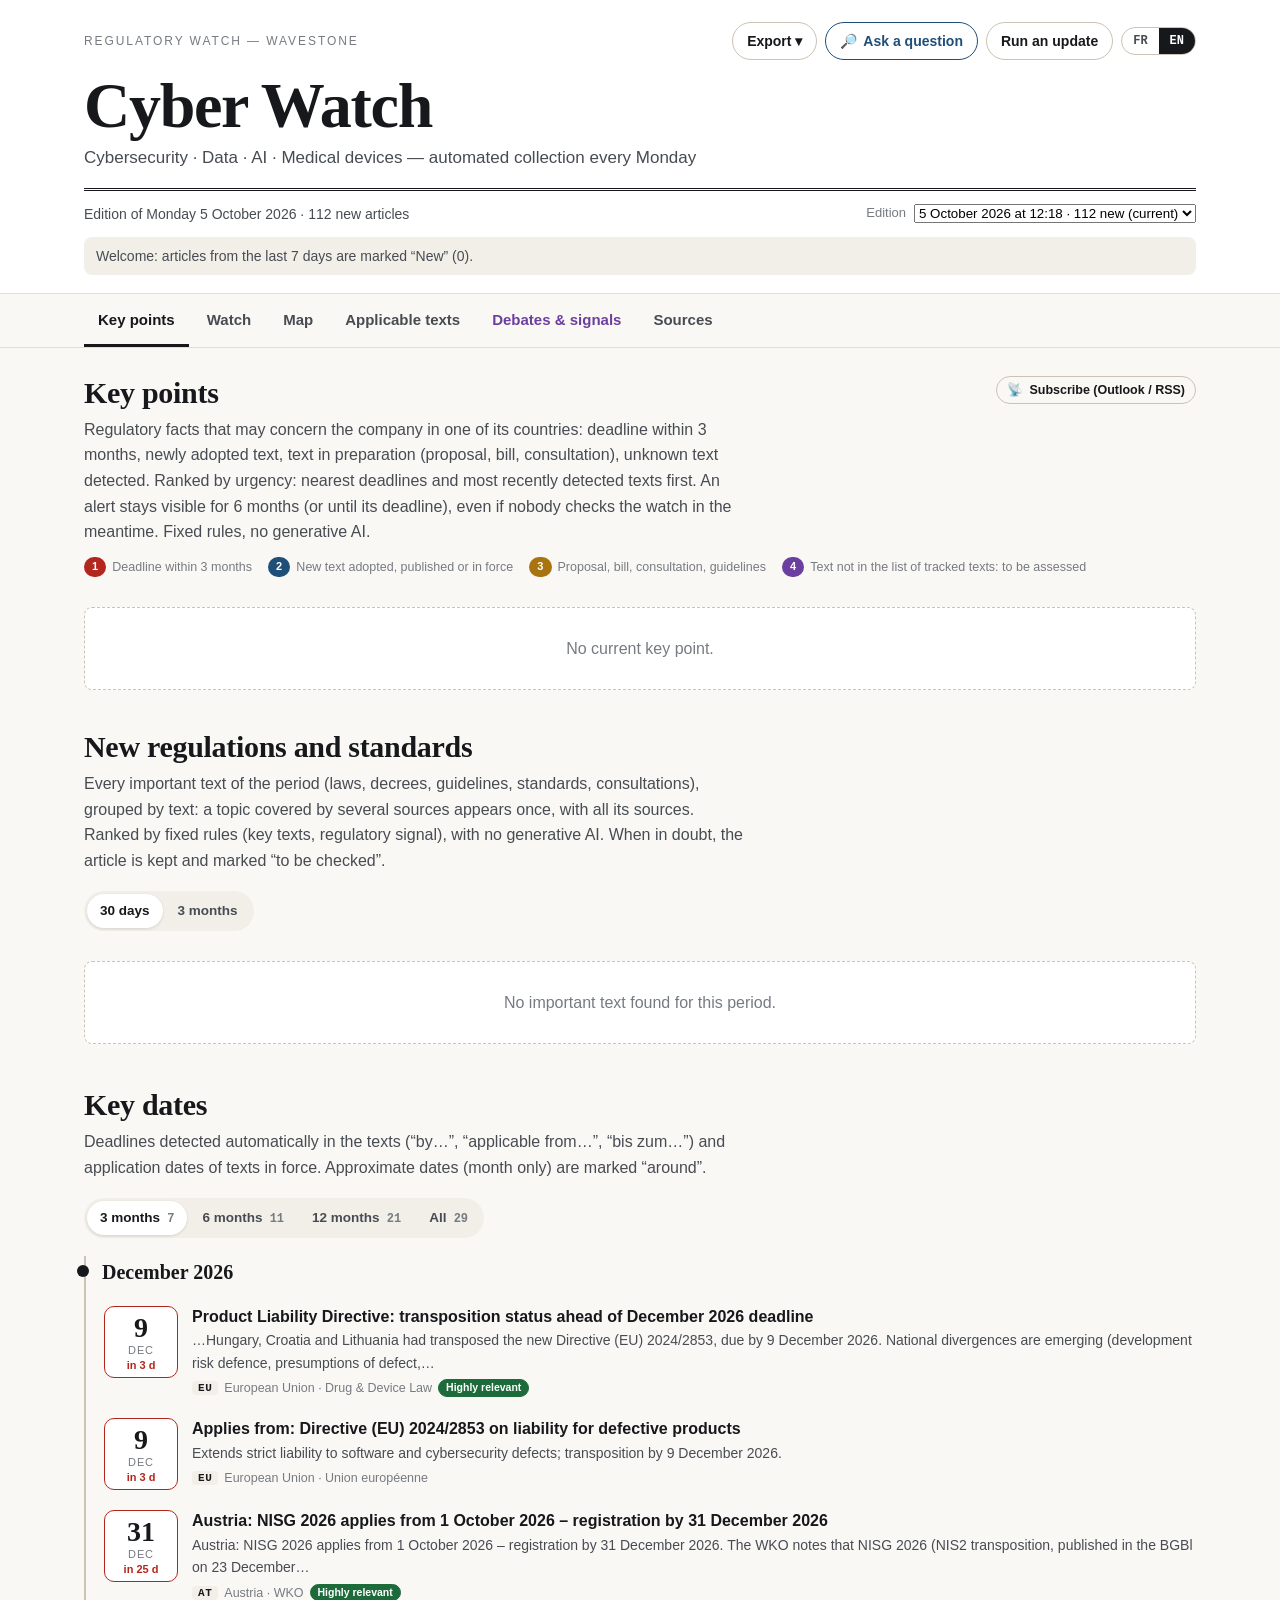
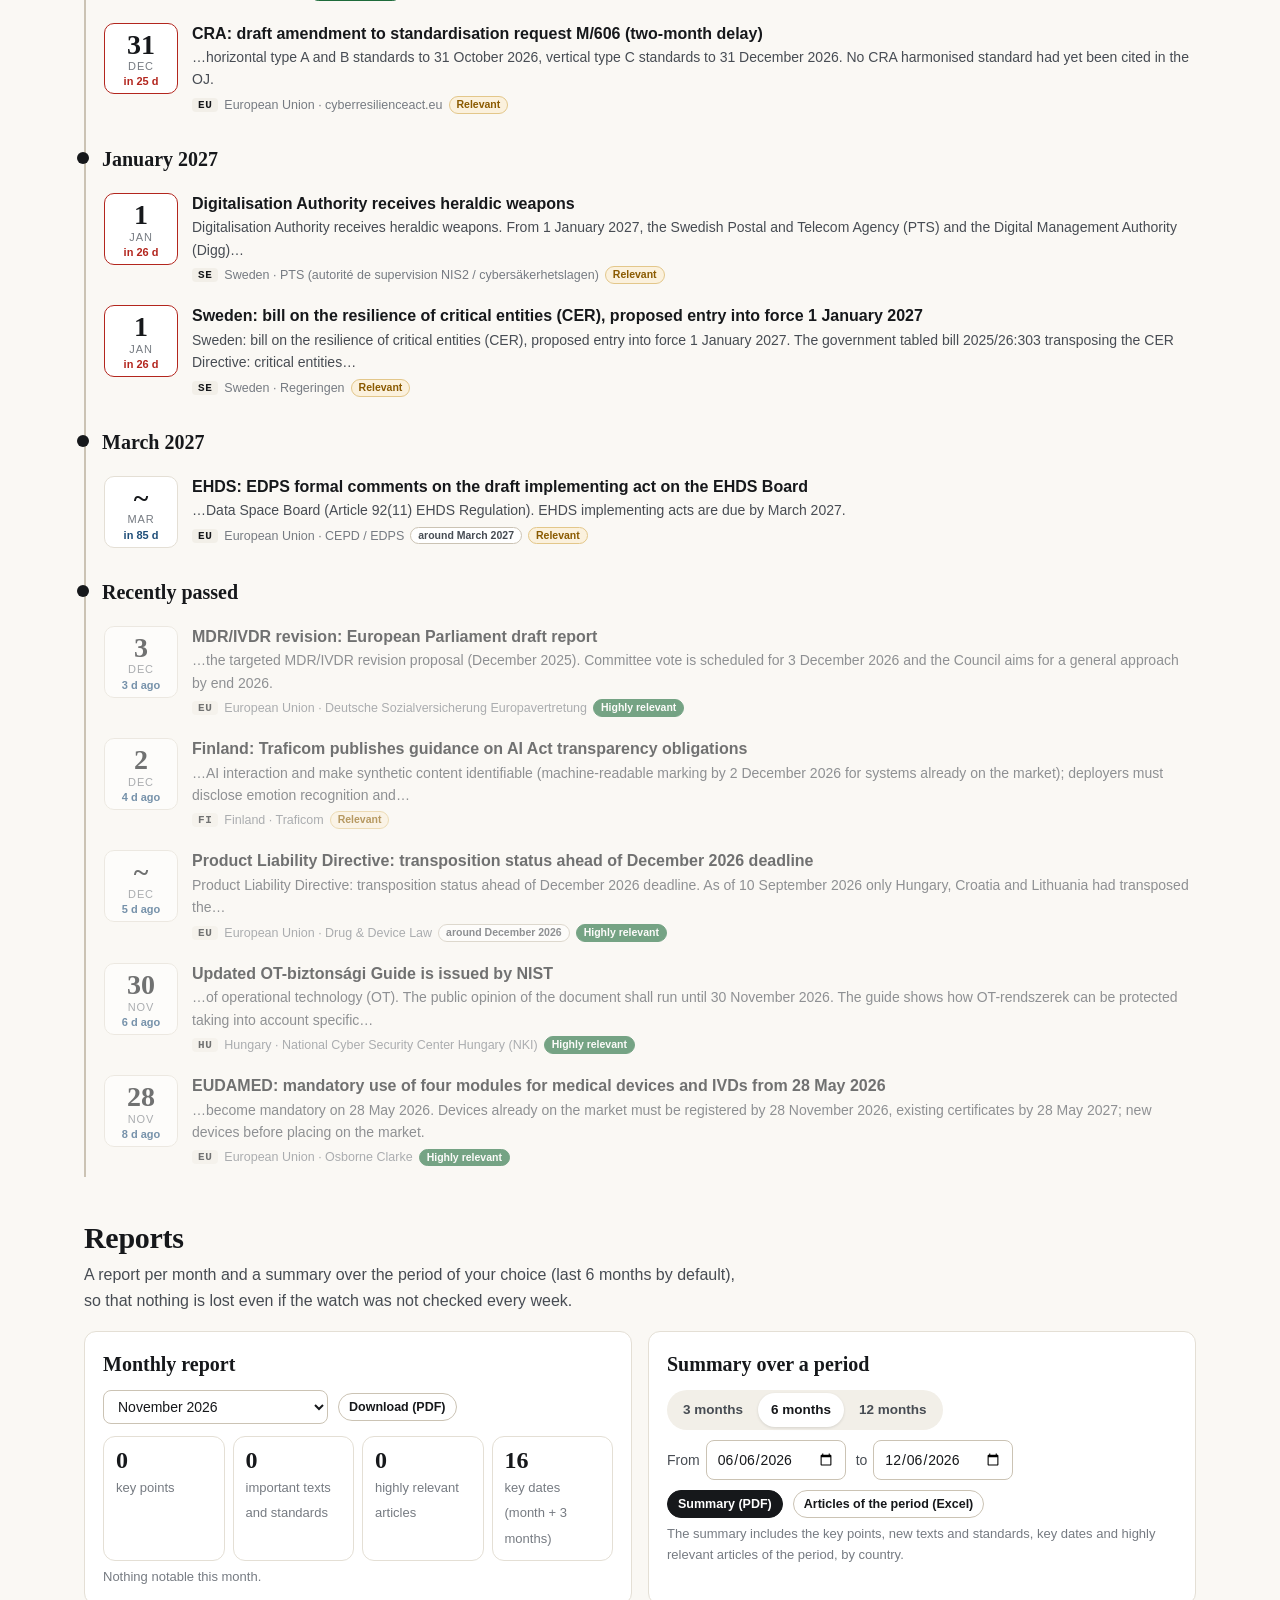
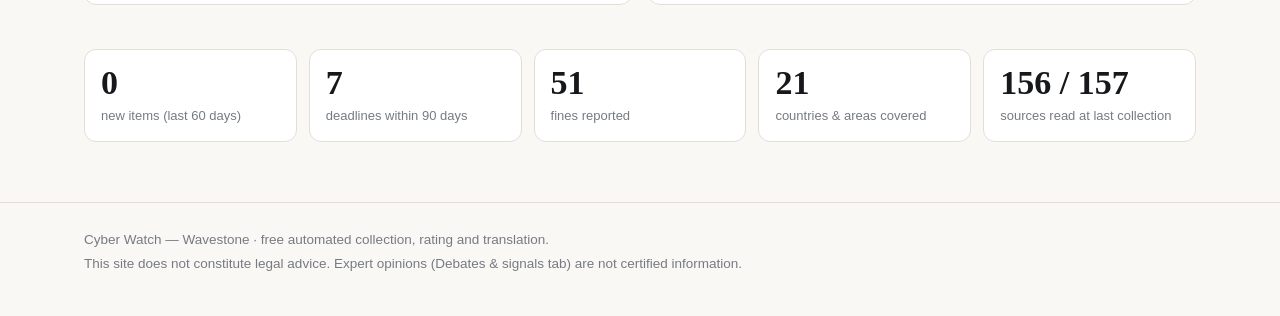
==== index.html @ 37b2f657 "Add files via upload" ====
<!DOCTYPE html>
<html lang="fr">
<head>
<meta charset="utf-8">
<meta name="viewport" content="width=device-width, initial-scale=1">
<title>Cyber Watch</title>
<meta name="description" content="Veille réglementaire cybersécurité, données, IA et dispositifs médicaux. Regulatory watch on cybersecurity, data, AI and medical devices.">
<link rel="stylesheet" href="style.css">
</head>
<body>
<a class="skip" href="#contenu" data-i18n="skip">Aller au contenu</a>

<!--
  Aucun texte d'article n'est écrit ici : tout est construit par script.js, en
  français ou en anglais, à partir des fichiers de data/ :
    actualites.js   veille certifiée, 6 derniers mois (articles collectés + base de connaissance)
    actualites_archives.js  articles plus anciens, chargés à la demande (période, restitution)
    alertes.js      points clés (alertes stables) ; flux RSS points_cles_fr|en.xml
    debats.js       avis d'experts (non certifié, toujours affiché à part)
    referentiel.js  textes applicables par pays
    etat_sources.js, versions.js, acronymes.js, syntheses.js, monde.js (fond de carte)
-->

<header class="masthead">
  <div class="wrap">
    <div class="collecte-bandeau" id="collecte-bandeau" role="status" aria-live="polite" hidden></div>
    <div class="mast-top">
      <p class="mast-kicker" id="surtitre">Veille réglementaire — Wavestone</p>
      <div class="mast-tools">
        <div class="menu" id="menu-export">
          <button type="button" class="btn btn-quiet" aria-haspopup="true" aria-expanded="false" data-menu data-i18n="btn_export">Exporter</button>
          <div class="menu-list" role="menu" hidden>
            <button type="button" role="menuitem" id="export-pdf-complet" data-i18n="btn_pdf_all">La veille complète (PDF)</button>
            <button type="button" role="menuitem" id="export-pdf" data-i18n="btn_pdf">Les articles affichés (PDF)</button>
            <button type="button" role="menuitem" id="export-csv" data-i18n="btn_excel">Les articles affichés (Excel)</button>
          </div>
        </div>
        <button type="button" class="btn btn-quiet btn-assistant" id="assistant-ouvrir" aria-controls="assistant" aria-expanded="false"><span aria-hidden="true">🔎</span> <span data-i18n="as_btn">Poser une question</span></button>
        <a class="btn btn-quiet" id="lancer-maj" href="#" target="_blank" rel="noopener noreferrer" hidden data-i18n="btn_update">Lancer une mise à jour</a>
        <div class="lang-switch" role="group" aria-label="Langue / Language">
          <button type="button" class="lang-btn" data-lang="fr" lang="fr">FR</button>
          <button type="button" class="lang-btn" data-lang="en" lang="en">EN</button>
        </div>
      </div>
    </div>
    <h1 class="mast-title" id="titre">Cyber Watch</h1>
    <p class="mast-sub" id="sous-titre"></p>
    <div class="mast-edition">
      <p id="edition"></p>
      <label class="edition-select"><span data-i18n="version_label">Édition</span>
        <select id="version-select"></select></label>
    </div>
    <p class="version-banner" id="version-banner" hidden></p>
    <div class="visite-banner" id="visite-banner" hidden></div>
  </div>
</header>

<nav class="site-nav" aria-label="Rubriques du site">
  <div class="wrap">
    <div class="tabs" role="tablist">
      <a class="tab" role="tab" href="#essentiel" data-tab-link="essentiel" data-i18n="tab_essentiel">L'essentiel</a>
      <a class="tab" role="tab" href="#veille" data-tab-link="veille" data-i18n="tab_watch">Veille</a>
      <a class="tab" role="tab" href="#carte" data-tab-link="carte" data-i18n="tab_map">Carte</a>
      <a class="tab" role="tab" href="#referentiel" data-tab-link="referentiel" data-i18n="tab_ref">Textes applicables</a>
      <a class="tab tab-debats" role="tab" href="#debats" data-tab-link="debats" data-i18n="tab_debats">Débats et signaux</a>
      <a class="tab" role="tab" href="#sources" data-tab-link="sources" data-i18n="tab_sources">Sources</a>
    </div>
  </div>
</nav>

<main id="contenu">

<!-- ============================================================ L'ESSENTIEL -->
<div class="tab-panel" data-tab="essentiel">
  <div class="wrap">
    <section class="points-cles" aria-labelledby="pc-titre">
      <header class="block-head pc-head">
        <div>
          <h2 id="pc-titre" data-i18n="pc_title">Points clés</h2>
          <p class="block-lead" data-i18n="pc_lead"></p>
        </div>
        <button type="button" class="btn btn-quiet btn-sm" id="pc-rss"><span aria-hidden="true">📡</span> <span data-i18n="pc_rss">S'abonner (Outlook / RSS)</span></button>
      </header>
      <div class="pc-legende" id="pc-legende"></div>
      <div class="pc-liste" id="pc-liste"></div>
      <p class="empty" id="pc-vide" hidden data-i18n="pc_empty"></p>
      <button type="button" class="btn" id="pc-plus" hidden></button>
      <details class="pc-precedents" id="pc-precedents">
        <summary><span data-i18n="pc_prev">Points clés précédents</span> <span class="block-meta" id="pc-prev-n"></span></summary>
        <p class="block-meta" data-i18n="pc_prev_lead"></p>
        <div id="pc-prev-liste"></div>
      </details>
    </section>

    <section class="textes-mois" aria-labelledby="tm-titre">
      <header class="block-head">
        <h2 id="tm-titre" data-i18n="tm_title">Nouvelles réglementations et normes</h2>
        <p class="block-lead" data-i18n="tm_lead"></p>
      </header>
      <div class="seg" role="group" id="tm-periode">
        <button type="button" data-j="30" aria-pressed="true" data-i18n="p30">30 jours</button>
        <button type="button" data-j="90" data-i18n="p90">3 mois</button>
      </div>
      <div id="tm-liste" class="tm-liste"></div>
      <p class="empty" id="tm-vide" hidden data-i18n="tm_empty"></p>
    </section>

    <section class="agenda" aria-labelledby="agenda-titre">
      <header class="block-head">
        <h2 id="agenda-titre" data-i18n="agenda_title">Dates clés</h2>
        <p class="block-lead" data-i18n="agenda_lead"></p>
      </header>
      <div class="seg" role="group" id="agenda-horizon">
        <button type="button" data-h="90" aria-pressed="true" data-i18n="h90">3 mois</button>
        <button type="button" data-h="180" data-i18n="h180">6 mois</button>
        <button type="button" data-h="365" data-i18n="h365">12 mois</button>
        <button type="button" data-h="1100" data-i18n="hall">Tout</button>
      </div>
      <ol class="timeline" id="timeline"></ol>
      <p class="empty" id="agenda-vide" hidden data-i18n="agenda_empty"></p>
    </section>

    <section class="bilans" aria-labelledby="bilan-titre">
      <header class="block-head">
        <h2 id="bilan-titre" data-i18n="bi_title">Bilans et restitutions</h2>
        <p class="block-lead" data-i18n="bi_lead"></p>
      </header>
      <div class="bilan-grid">
        <div class="bilan-box">
          <h3 data-i18n="bi_month">Bilan mensuel</h3>
          <div class="bilan-ctrl">
            <select id="bilan-mois" class="select" aria-label="Mois"></select>
            <button type="button" class="btn btn-sm" id="bilan-pdf" data-i18n="bi_pdf">Télécharger (PDF)</button>
          </div>
          <div id="bilan-resume" class="bilan-resume"></div>
        </div>
        <div class="bilan-box">
          <h3 data-i18n="bi_rest">Restitution sur une période</h3>
          <div class="seg" role="group" id="rest-preset">
            <button type="button" data-m="3" data-i18n="p90">3 mois</button>
            <button type="button" data-m="6" aria-pressed="true" data-i18n="h180">6 mois</button>
            <button type="button" data-m="12" data-i18n="h365">12 mois</button>
          </div>
          <div class="bilan-ctrl">
            <label><span data-i18n="per_du">Du</span> <input type="date" id="rest-du" class="select"></label>
            <label><span data-i18n="per_au">au</span> <input type="date" id="rest-au" class="select"></label>
          </div>
          <div class="bilan-ctrl">
            <button type="button" class="btn btn-primary btn-sm" id="rest-pdf" data-i18n="bi_rest_pdf">Restitution (PDF)</button>
            <button type="button" class="btn btn-sm" id="rest-csv" data-i18n="bi_rest_csv">Articles de la période (Excel)</button>
          </div>
          <p class="block-meta" data-i18n="bi_rest_note"></p>
        </div>
      </div>
    </section>

    <section class="chiffres" aria-labelledby="chiffres-titre">
      <h2 id="chiffres-titre" class="sr-only" data-i18n="kpi_title">En chiffres</h2>
      <div class="kpis" id="kpis"></div>
    </section>
  </div>
</div>

<!-- ================================================================= VEILLE -->
<div class="tab-panel" data-tab="veille" hidden>
  <div class="wrap">
    <div class="toolbar">
      <div class="seg seg-big" role="group" id="fenetre">
        <button type="button" data-f="recent" aria-pressed="true"><span data-i18n="w_recent">Nouveautés</span> <span class="seg-n" id="n-recent"></span></button>
        <button type="button" data-f="archives"><span data-i18n="w_archives">Archives</span> <span class="seg-n" id="n-archives"></span></button>
      </div>
      <div class="toolbar-right">
        <input type="search" id="recherche" class="search" data-i18n-ph="search_ph" autocomplete="off" aria-label="Rechercher">
        <button type="button" class="btn" id="toggle-filters" aria-expanded="false" aria-controls="facets">
          <span data-i18n="filters">Affiner</span> <span class="active-count" id="active-count" hidden></span>
        </button>
        <select id="tri" class="select" aria-label="Tri">
          <option value="date" data-i18n="sort_date">Plus récents</option>
          <option value="pertinence" data-i18n="sort_pert">Plus pertinents</option>
          <option value="amende" data-i18n="sort_fine">Plus fortes amendes</option>
        </select>
      </div>
    </div>
    <p class="window-note" id="window-note"></p>
    <p class="search-hint" data-i18n="search_hint"></p>

    <div class="facets-panel" id="facets" hidden>
      <div class="facets">
        <fieldset class="facet facet-wide facet-periode"><legend data-i18n="f_periode">Période</legend>
          <div class="periode-ctrl">
            <label><span data-i18n="per_du">Du</span> <input type="date" id="per-du" class="select"></label>
            <label><span data-i18n="per_au">au</span> <input type="date" id="per-au" class="select"></label>
            <div class="seg" role="group" id="per-preset">
              <button type="button" data-m="1" data-i18n="per_1m">1 mois</button>
              <button type="button" data-m="6" data-i18n="h180">6 mois</button>
              <button type="button" data-m="12" data-i18n="h365">12 mois</button>
              <button type="button" data-m="0" data-i18n="per_clear">Effacer</button>
            </div>
          </div>
          <label class="switch"><input type="checkbox" id="depuis-visite"><span data-i18n="since_visit">Seulement les nouveautés depuis ma dernière visite</span></label>
          <p class="block-meta" id="per-archives" hidden></p>
        </fieldset>
        <fieldset class="facet"><legend data-i18n="f_pert">Pertinence</legend><div class="chips" id="fc-pert"></div></fieldset>
        <fieldset class="facet"><legend data-i18n="f_zone">Pays / zone</legend><div class="chips" id="fc-zone"></div></fieldset>
        <fieldset class="facet facet-wide"><legend data-i18n="f_theme">Textes et normes</legend><div class="chips" id="fc-theme"></div>
          <button type="button" class="linkbtn" id="more-themes" hidden></button></fieldset>
        <fieldset class="facet facet-wide"><legend data-i18n="f_autorite">Autorités</legend><div class="chips" id="fc-autorite"></div></fieldset>
        <fieldset class="facet facet-wide"><legend data-i18n="f_grand">Grands thèmes</legend><div class="chips" id="fc-grand"></div></fieldset>
        <fieldset class="facet"><legend data-i18n="f_section">Rubrique</legend><div class="chips" id="fc-section"></div></fieldset>
        <fieldset class="facet"><legend data-i18n="f_status">Statut du texte</legend><div class="chips" id="fc-statut"></div></fieldset>
        <fieldset class="facet"><legend data-i18n="f_nature">Source</legend><div class="chips" id="fc-nature"></div></fieldset>
        <fieldset class="facet"><legend data-i18n="f_fine">Amendes</legend><div class="chips" id="fc-amende"></div></fieldset>
      </div>
      <div class="facets-foot">
        <label class="switch"><input type="checkbox" id="voir-originaux"><span data-i18n="show_originals">Textes d'origine (non traduits)</span></label>
        <button type="button" class="btn btn-quiet" id="reset-filters" data-i18n="reset">Tout effacer</button>
      </div>
    </div>

    <p class="result-count" id="result-count" aria-live="polite"></p>
    <p class="surveiller-note" id="surveiller-note" hidden><span id="surveiller-texte"></span>
      <button type="button" class="linkbtn" id="surveiller-bascule"></button></p>
    <p class="empty" id="empty-state" hidden data-i18n="empty">Aucun article ne correspond à ces filtres.</p>
    <p class="empty" id="no-data" hidden data-i18n="no_data"></p>
    <div id="rubriques"></div>
  </div>
</div>

<!-- ================================================================== CARTE -->
<div class="tab-panel" data-tab="carte" hidden>
  <div class="wrap">
    <header class="block-head">
      <h2 data-i18n="map_title">Carte de la veille</h2>
      <p class="block-lead" data-i18n="map_lead"></p>
    </header>
    <div class="map-tools">
      <div class="seg" role="group" id="map-vue">
        <button type="button" data-v="europe" aria-pressed="true" data-i18n="map_europe">Europe</button>
        <button type="button" data-v="monde" data-i18n="map_world">Monde</button>
      </div>
      <div class="seg" role="group" id="map-periode">
        <button type="button" data-p="30" data-i18n="p30">30 jours</button>
        <button type="button" data-p="90" data-i18n="p90">3 mois</button>
        <button type="button" data-p="" aria-pressed="true" data-i18n="pall">Tout</button>
      </div>
      <div class="map-legend" id="map-legend" aria-hidden="true"></div>
    </div>
    <div class="map-layout">
      <div class="map-stage" id="map-stage">
        <svg id="map-svg" role="img" aria-labelledby="map-svg-title"><title id="map-svg-title">Carte</title></svg>
        <div class="map-pills" id="map-pills"></div>
        <div class="map-tooltip" id="map-tooltip" hidden></div>
      </div>
      <aside class="map-fiche" id="map-fiche">
        <p class="map-hint" data-i18n="map_hint">Choisissez un pays sur la carte.</p>
      </aside>
    </div>
  </div>
</div>

<!-- ============================================================ RÉFÉRENTIEL -->
<div class="tab-panel" data-tab="referentiel" hidden>
  <div class="wrap">
    <header class="block-head">
      <h2 data-i18n="ref_title">Textes applicables</h2>
      <p class="block-lead" data-i18n="ref_lead"></p>
      <p class="block-meta" id="ref-resume"></p>
    </header>
    <div class="toolbar">
      <select id="ref-zone" class="select" aria-label="Zone"></select>
      <select id="ref-cat" class="select" aria-label="Catégorie"></select>
      <input type="search" id="ref-recherche" class="search" data-i18n-ph="ref_search_ph" autocomplete="off" aria-label="Filtrer">
      <button type="button" class="btn btn-quiet" id="ref-export" data-i18n="btn_excel_ref">Exporter (Excel)</button>
    </div>
    <div id="ref-liste" class="ref-liste"></div>
    <p class="empty" id="ref-vide" hidden data-i18n="ref_empty">Aucun texte pour ce filtre.</p>
  </div>
</div>

<!-- ================================================================ DÉBATS -->
<div class="tab-panel" data-tab="debats" hidden>
  <div class="wrap">
    <div class="avert" role="note">
      <p class="avert-title" data-i18n="deb_warn_title">Section non certifiée</p>
      <p data-i18n="deb_warn"></p>
    </div>
    <header class="block-head">
      <h2 data-i18n="deb_title">Débats et signaux</h2>
      <p class="block-lead" data-i18n="deb_lead"></p>
    </header>
    <section class="tendances" aria-labelledby="tend-titre">
      <h3 id="tend-titre" data-i18n="deb_trends">Sujets qui montent chez les experts</h3>
      <p class="block-meta" data-i18n="deb_trends_lead"></p>
      <div id="tendances"></div>
    </section>
    <section aria-labelledby="deb-liste-titre">
      <h3 id="deb-liste-titre" data-i18n="deb_list">Dernières prises de position</h3>
      <div class="toolbar">
        <input type="search" id="deb-recherche" class="search" data-i18n-ph="deb_search_ph" autocomplete="off" aria-label="Filtrer">
      </div>
      <div id="deb-liste" class="deb-liste"></div>
      <p class="empty" id="deb-vide" hidden data-i18n="deb_empty"></p>
    </section>
  </div>
</div>

<!-- ================================================================ SOURCES -->
<div class="tab-panel" data-tab="sources" hidden>
  <div class="wrap">
    <section id="etat-sources">
      <header class="block-head">
        <h2 data-i18n="src_title">Sources de la veille</h2>
        <p class="block-lead" data-i18n="src_lead"></p>
        <p class="block-meta" id="etat-resume"></p>
      </header>
      <div class="src-stats" id="etat-stats"></div>

      <div class="src-manage">
        <button type="button" class="btn btn-primary" id="src-ajouter" data-i18n="src_add">+ Ajouter une source</button>
        <button type="button" class="btn btn-quiet" id="src-jeton" data-i18n="src_token">Jeton GitHub</button>
        <span class="src-mode" id="src-mode"></span>
      </div>
      <form class="src-form" id="src-form" hidden novalidate>
        <h3 data-i18n="src_form_title">Nouvelle source</h3>
        <div class="form-grid">
          <label><span data-i18n="sf_name">Nom de la source *</span><input type="text" name="nom" required maxlength="150"></label>
          <label><span data-i18n="sf_zone">Pays / zone *</span><select name="zone" required id="sf-zone"></select></label>
          <label><span data-i18n="sf_type">Type de source</span>
            <select name="type">
              <option value="Site gouvernemental officiel" data-i18n="n_officielle">Source officielle</option>
              <option value="Cabinet d'avocats" data-i18n="n_cabinet">Cabinet d'avocats</option>
              <option value="Presse spécialisée" data-i18n="n_presse">Presse et autres</option>
              <option value="Avis d'experts (non certifié)" data-i18n="n_opinion">Avis d'experts (non certifié)</option>
            </select></label>
          <label class="wide"><span data-i18n="sf_url">Adresse du site *</span><input type="url" name="url" required placeholder="https://"></label>
          <label class="wide"><span data-i18n="sf_feeds">Flux RSS (facultatif, un par ligne)</span><textarea name="flux" rows="2" placeholder="https://…/rss.xml"></textarea></label>
          <label class="wide"><span data-i18n="sf_pages">Pages d'actualités datées (facultatif, une par ligne)</span><textarea name="pages" rows="2" placeholder="https://…/actualites"></textarea></label>
        </div>
        <p class="hint" data-i18n="sf_hint"></p>
        <p class="form-error" id="src-form-err" hidden></p>
        <div class="form-actions">
          <button type="submit" class="btn btn-primary" data-i18n="sf_submit">Ajouter…</button>
          <button type="button" class="btn btn-quiet" id="src-form-cancel" data-i18n="cancel">Annuler</button>
        </div>
      </form>

      <div class="toolbar">
        <div class="seg" role="group" id="etat-filtres">
          <button type="button" data-a="" aria-pressed="true" data-i18n="s_all">Toutes</button>
          <button type="button" data-a="ok" data-i18n="s_ok">Accessibles</button>
          <button type="button" data-a="partielle" data-i18n="s_partial">Partielles</button>
          <button type="button" data-a="ko" data-i18n="s_ko">Inaccessibles</button>
          <button type="button" data-a="autre" data-i18n="s_other">Ignorées</button>
        </div>
        <input type="search" id="etat-recherche" class="search" data-i18n-ph="src_search_ph" autocomplete="off" aria-label="Filtrer">
      </div>
      <div class="table-wrap">
        <table class="data-table">
          <thead><tr><th data-i18n="th_access">Accès</th><th data-i18n="th_source">Source</th><th data-i18n="th_zone">Zone</th><th data-i18n="th_read">Lecture</th><th class="num" data-i18n="th_found">Trouvés</th><th class="num" data-i18n="th_new">Nouveaux</th><th data-i18n="th_detail">Détail</th><th data-i18n="th_action">Action</th></tr></thead>
          <tbody id="etat-lignes"></tbody>
        </table>
      </div>
      <p class="empty" id="etat-vide" hidden data-i18n="src_empty">Aucune source ne correspond à ce filtre.</p>
      <p class="block-meta" id="trad-status"></p>
    </section>

    <details class="annexe" id="couverture">
      <summary><span data-i18n="cov_title">Couverture : pays × thème</span> <span class="block-meta" id="cov-resume"></span></summary>
      <p class="block-lead" data-i18n="cov_lead"></p>
      <div class="table-wrap"><table class="data-table cov-table" id="cov-table"></table></div>
    </details>

    <details class="annexe" id="ecartes">
      <summary><span data-i18n="ec_title">Articles écartés</span> <span class="block-meta" id="ec-resume"></span></summary>
      <p class="block-lead" data-i18n="ec_lead"></p>
      <div class="toolbar">
        <input type="search" id="ec-recherche" class="search" data-i18n-ph="ec_search_ph" autocomplete="off" aria-label="Filtrer">
        <select id="ec-motif" class="select" aria-label="Motif"></select>
        <button type="button" class="btn btn-quiet" id="ec-export" data-i18n="ec_export">Télécharger la liste (Excel)</button>
      </div>
      <div class="table-wrap">
        <table class="data-table">
          <thead><tr><th data-i18n="ec_th_date">Date</th><th data-i18n="ec_th_title">Titre</th><th data-i18n="th_source">Source</th><th data-i18n="ec_th_reason">Motif</th><th data-i18n="th_action">Action</th></tr></thead>
          <tbody id="ec-lignes"></tbody>
        </table>
      </div>
      <p class="block-meta" id="ec-plus"></p>
    </details>

    <details class="annexe" id="acronymes">
      <summary><span data-i18n="acro_title">Sujets suivis</span> <span class="block-meta" id="acro-resume"></span></summary>
      <p class="block-lead" data-i18n="acro_lead"></p>
      <div class="toolbar">
        <div class="seg" role="group" id="acro-filtres">
          <button type="button" data-a="" aria-pressed="true" data-i18n="ac_all">Tous</button>
          <button type="button" data-a="textes" data-i18n="ac_textes">Textes et normes</button>
          <button type="button" data-a="autorites" data-i18n="ac_autorites">Autorités</button>
          <button type="button" data-a="candidat" data-i18n="ac_candidats">Candidats à valider</button>
        </div>
        <input type="search" id="acro-recherche" class="search" data-i18n-ph="ac_search_ph" autocomplete="off" aria-label="Filtrer">
      </div>
      <div class="table-wrap">
        <table class="data-table">
          <thead><tr><th data-i18n="ac_th_acro">Sujet</th><th data-i18n="ac_th_type">Type</th><th class="num" data-i18n="ac_th_n">Articles</th><th data-i18n="ac_th_ex">Exemple récent</th></tr></thead>
          <tbody id="acro-lignes"></tbody>
        </table>
      </div>
      <p class="empty" id="acro-vide" hidden data-i18n="ac_empty">Aucun sujet pour ce filtre.</p>
    </details>

    <details class="annexe" id="methode" open>
      <summary data-i18n="method">Méthode</summary>
      <p class="block-lead" data-i18n="method_lead"></p>
      <div class="method" id="method-blocks"></div>
    </details>
  </div>
</div>

</main>

<footer class="site-footer">
  <div class="wrap">
    <p data-i18n="footer">Cyber Watch — Wavestone</p>
    <p class="footer-note" data-i18n="footer_note"></p>
  </div>
</footer>

<aside class="assistant" id="assistant" hidden aria-labelledby="as-titre">
  <div class="as-head">
    <h2 id="as-titre" data-i18n="as_title">Assistant de recherche</h2>
    <button type="button" class="as-fermer" id="assistant-fermer" aria-label="Fermer">✕</button>
  </div>
  <p class="as-note" data-i18n="as_note"></p>
  <form class="as-form" id="as-form" role="search">
    <input type="search" id="as-q" class="search" autocomplete="off" data-i18n-ph="as_ph" aria-label="Question">
    <button type="submit" class="btn btn-primary btn-sm" data-i18n="as_go">Chercher</button>
  </form>
  <div class="as-exemples" id="as-exemples"></div>
  <div class="as-compris" id="as-compris" hidden></div>
  <div class="as-resultats" id="as-resultats" aria-live="polite"></div>
</aside>

<div class="toast" id="toast" role="status" aria-live="polite" hidden></div>

<div class="modal-back" id="modal" hidden>
  <div class="modal" role="dialog" aria-modal="true" aria-labelledby="modal-titre">
    <h3 id="modal-titre"></h3>
    <div id="modal-corps"></div>
    <div class="form-actions">
      <button type="button" class="btn btn-primary" id="modal-ok"></button>
      <button type="button" class="btn btn-quiet" id="modal-annuler" data-i18n="cancel">Annuler</button>
    </div>
  </div>
</div>

<div id="print-report" class="print-report" aria-hidden="true"></div>

<script src="data/actualites.js"></script>
<script src="data/alertes.js" onerror="window.VEILLE_ALERTES=null"></script>
<script src="data/etat_sources.js"></script>
<script src="data/syntheses.js" onerror="window.VEILLE_SYNTHESES=null"></script>
<script src="data/syntheses_en.js" onerror="window.VEILLE_SYNTHESES_EN=null"></script>
<script src="data/acronymes.js" onerror="window.VEILLE_ACRONYMES=null"></script>
<script src="data/versions.js" onerror="window.VEILLE_VERSIONS=null"></script>
<script src="data/referentiel.js" onerror="window.VEILLE_REFERENTIEL=null"></script>
<script src="data/debats.js" onerror="window.VEILLE_DEBATS=null"></script>
<script src="data/ecartes_site.js" onerror="window.VEILLE_ECARTES=null"></script>
<script src="data/monde.js" onerror="window.VEILLE_MONDE=null"></script>
<script src="script.js"></script>
</body>
</html>
---- style.css ----
/* ==========================================================================
   Cyber Watch — feuille de style « revue »
   Lecture d'abord : typographie éditoriale, aération, informations hiérarchisées.
   Aucune dépendance externe (polices système).
   ========================================================================== */

:root {
  --paper:        #faf8f4;
  --surface:      #ffffff;
  --surface-alt:  #f2efe8;
  --line:         #e4dfd5;
  --line-strong:  #cbc3b4;

  --ink:          #16181b;
  --ink-mid:      #474c53;
  --ink-dim:      #767b82;

  --accent:       #1f4e79;
  --accent-dark:  #163a5a;
  --accent-soft:  #e7eef5;

  --urgent:       #b3261e;
  --urgent-soft:  #fbe9e7;
  --ok:           #1d6b3a;
  --ok-soft:      #e3f1e7;
  --warn:         #8a5a00;
  --warn-soft:    #fbf1dd;
  --opinion:      #6b3fa0;
  --opinion-soft: #f2ecfa;

  --radius: 8px;
  --serif: "Iowan Old Style", "Palatino Linotype", Palatino, "Book Antiqua", Georgia, "Times New Roman", serif;
  --sans: -apple-system, BlinkMacSystemFont, "Segoe UI", Roboto, "Helvetica Neue", Arial, sans-serif;
  --mono: ui-monospace, "SFMono-Regular", Menlo, Consolas, "Liberation Mono", monospace;
}

* { box-sizing: border-box; }
html { scroll-behavior: smooth; scroll-padding-top: 70px; }
body { margin: 0; background: var(--paper); color: var(--ink); font-family: var(--sans); font-size: 16px; line-height: 1.6; -webkit-font-smoothing: antialiased; }
a { color: var(--accent); }
a:hover { color: var(--accent-dark); }
[hidden] { display: none !important; }
.wrap { max-width: 1160px; margin: 0 auto; padding: 0 24px; }
.sr-only { position: absolute; width: 1px; height: 1px; overflow: hidden; clip: rect(0 0 0 0); }
.skip { position: absolute; left: -999px; top: 8px; background: var(--ink); color: #fff; padding: 8px 12px; z-index: 50; }
.skip:focus { left: 8px; }

/* ------------------------------------------------------------------ en-tête */
.masthead { background: var(--surface); border-bottom: 1px solid var(--line); padding: 22px 0 18px; }
.mast-top { display: flex; justify-content: space-between; align-items: center; gap: 12px; flex-wrap: wrap; }
.mast-kicker { margin: 0; font-size: 12px; letter-spacing: .16em; text-transform: uppercase; color: var(--ink-dim); }
.mast-tools { display: flex; align-items: center; gap: 8px; }
.mast-title { font-family: var(--serif); font-weight: 700; font-size: clamp(38px, 6vw, 64px); line-height: 1; letter-spacing: -.02em; margin: 14px 0 6px; }
.mast-sub { margin: 0; font-size: 17px; color: var(--ink-mid); }
.mast-edition { display: flex; justify-content: space-between; align-items: center; flex-wrap: wrap; gap: 8px 16px;
  margin-top: 16px; padding-top: 12px; border-top: 3px double var(--ink); font-size: 14px; color: var(--ink-mid); }
.mast-edition p { margin: 0; }
.edition-select { display: flex; align-items: center; gap: 8px; font-size: 13px; color: var(--ink-dim); }
.version-banner { margin: 12px 0 0; padding: 8px 12px; background: var(--warn-soft); border: 1px solid #e3c78a; color: var(--warn); border-radius: var(--radius); font-size: 14px; }

.lang-switch { display: inline-flex; border: 1px solid var(--line-strong); border-radius: 999px; overflow: hidden; }
.lang-btn { font: 600 12px var(--mono); padding: 6px 11px; background: transparent; border: 0; cursor: pointer; color: var(--ink-mid); }
.lang-btn[aria-pressed="true"] { background: var(--ink); color: #fff; }

.menu { position: relative; }
.menu-list { position: absolute; right: 0; top: calc(100% + 6px); z-index: 30; background: var(--surface); border: 1px solid var(--line-strong);
  border-radius: var(--radius); box-shadow: 0 10px 30px rgba(0,0,0,.12); min-width: 250px; padding: 6px; }
.menu-list button { display: block; width: 100%; text-align: left; font: inherit; font-size: 14px; padding: 8px 10px; border: 0; background: none; border-radius: 6px; cursor: pointer; color: var(--ink); }
.menu-list button:hover { background: var(--accent-soft); }

/* -------------------------------------------------------------- navigation */
.site-nav { position: sticky; top: 0; z-index: 20; background: rgba(250, 248, 244, .96); backdrop-filter: blur(6px); border-bottom: 1px solid var(--line); }
.tabs { display: flex; gap: 4px; overflow-x: auto; scrollbar-width: none; }
.tabs::-webkit-scrollbar { display: none; }
.tab { white-space: nowrap; padding: 14px 14px 12px; font-weight: 600; font-size: 15px; color: var(--ink-mid); text-decoration: none; border-bottom: 3px solid transparent; }
.tab:hover { color: var(--ink); }
.tab-on { color: var(--ink); border-bottom-color: var(--ink); }
.tab-debats { color: var(--opinion); }
.tab-debats.tab-on { border-bottom-color: var(--opinion); color: var(--opinion); }

main { padding: 28px 0 60px; }

/* ------------------------------------------------------------ blocs, titres */
.block-head { margin: 0 0 18px; }
.block-head h2 { font-family: var(--serif); font-size: 30px; line-height: 1.15; margin: 0 0 6px; letter-spacing: -.01em; }
.block-lead { margin: 0; color: var(--ink-mid); max-width: 75ch; }
.block-meta { margin: 6px 0 0; font-size: 13px; color: var(--ink-dim); }
.empty { padding: 28px; text-align: center; color: var(--ink-dim); background: var(--surface); border: 1px dashed var(--line-strong); border-radius: var(--radius); }
section + section { margin-top: 44px; }

/* ----------------------------------------------------------- boutons, champs */
.btn { font: inherit; font-size: 14px; font-weight: 600; padding: 7px 14px; border-radius: 999px; border: 1px solid var(--line-strong); background: var(--surface); color: var(--ink); cursor: pointer; text-decoration: none; display: inline-flex; align-items: center; gap: 6px; }
.btn:hover { border-color: var(--ink); }
.btn-primary { background: var(--ink); border-color: var(--ink); color: #fff; }
.btn-primary:hover { background: #000; color: #fff; }
.btn-quiet { background: transparent; }
.btn-sm { font-size: 12.5px; padding: 3px 10px; }
.btn-danger { color: var(--urgent); border-color: #e0adad; }
.btn:disabled { opacity: .55; cursor: default; }
.linkbtn { font: inherit; font-size: 13.5px; color: var(--accent); background: none; border: 0; padding: 0; cursor: pointer; text-decoration: underline; }
.select { font: inherit; font-size: 14px; padding: 7px 10px; border: 1px solid var(--line-strong); border-radius: var(--radius); background: var(--surface); color: var(--ink); max-width: 100%; }
.search { font: inherit; font-size: 15px; padding: 8px 14px; border: 1px solid var(--line-strong); border-radius: 999px; background: var(--surface); min-width: 240px; flex: 1 1 240px; }
.search:focus, .select:focus, .btn:focus-visible { outline: 2px solid var(--accent); outline-offset: 2px; }
.switch { display: inline-flex; align-items: center; gap: 8px; font-size: 14px; color: var(--ink-mid); cursor: pointer; }
.hint { font-size: 13px; color: var(--ink-dim); }

.seg { display: inline-flex; background: var(--surface-alt); border-radius: 999px; padding: 3px; gap: 2px; flex-wrap: wrap; }
.seg button { font: inherit; font-size: 13.5px; font-weight: 600; border: 0; background: transparent; color: var(--ink-mid); padding: 6px 13px; border-radius: 999px; cursor: pointer; }
.seg button[aria-pressed="true"] { background: var(--surface); color: var(--ink); box-shadow: 0 1px 3px rgba(0,0,0,.12); }
.seg-big button { font-size: 15px; padding: 8px 18px; }
.seg-n { font: 600 12px var(--mono); color: var(--ink-dim); }

.toolbar { display: flex; flex-wrap: wrap; align-items: center; justify-content: space-between; gap: 10px 14px; margin-bottom: 14px; }
.toolbar-right { display: flex; flex-wrap: wrap; gap: 8px; align-items: center; flex: 1 1 420px; justify-content: flex-end; }
.active-count { font: 600 11px var(--mono); background: var(--ink); color: #fff; border-radius: 999px; padding: 1px 7px; }
.window-note { margin: -4px 0 12px; font-size: 13.5px; color: var(--ink-dim); }
.result-count { font-size: 13px; color: var(--ink-dim); margin: 0 0 8px; }

.facets-panel { background: var(--surface); border: 1px solid var(--line); border-radius: 12px; padding: 16px 18px; margin-bottom: 18px; box-shadow: 0 6px 18px rgba(0,0,0,.05); }
.facets { display: grid; grid-template-columns: repeat(auto-fit, minmax(260px, 1fr)); gap: 14px 22px; }
.facet { border: 0; margin: 0; padding: 0; min-width: 0; }
.facet-wide { grid-column: 1 / -1; }
.facet legend { font-size: 12px; font-weight: 700; letter-spacing: .08em; text-transform: uppercase; color: var(--ink-dim); margin-bottom: 6px; padding: 0; }
.facets-foot { display: flex; justify-content: space-between; align-items: center; flex-wrap: wrap; gap: 10px; margin-top: 14px; padding-top: 12px; border-top: 1px solid var(--line); }
.chips { display: flex; flex-wrap: wrap; gap: 6px; }
.chip { display: inline-flex; align-items: center; gap: 5px; font-size: 13.5px; padding: 4px 11px; border: 1px solid var(--line-strong); border-radius: 999px; cursor: pointer; background: var(--surface); user-select: none; }
.chip input { position: absolute; opacity: 0; pointer-events: none; }
.chip:has(input:checked) { background: var(--ink); border-color: var(--ink); color: #fff; }
.chip:has(input:focus-visible) { outline: 2px solid var(--accent); outline-offset: 2px; }
.chip-n { font: 11px var(--mono); opacity: .7; }

/* ------------------------------------------------------------------ badges */
.badge { display: inline-flex; align-items: center; gap: 4px; font-size: 11.5px; font-weight: 600; line-height: 1.5; padding: 1px 8px; border-radius: 999px; border: 1px solid var(--line-strong); color: var(--ink-mid); background: var(--surface); white-space: nowrap; }
.badge-sm { font-size: 10.5px; padding: 0 7px; }
.badge-p-elevee  { color: #fff; background: var(--ok); border-color: var(--ok); }
.badge-p-moyenne { color: var(--warn); background: var(--warn-soft); border-color: #e3c78a; }
.badge-p-faible  { color: var(--ink-dim); }
.badge-fine { color: var(--urgent); background: var(--urgent-soft); border-color: #eab0a8; }
.badge-fine-cap { border-style: dashed; background: var(--surface); }
.badge-statut { color: var(--accent); border-color: #b7cbe0; }
.badge-base { color: #5b3f8a; background: #f1ecf8; border-color: #cfc0e6; }
.badge-new { color: #fff; background: var(--urgent); border-color: var(--urgent); }
.badge-lang { font-family: var(--mono); font-size: 10.5px; }
.badge-rkc { color: #0b5f6b; background: #e3f3f5; border-color: #a9d6dc; }
.badge-opinion { color: var(--opinion); background: var(--opinion-soft); border-color: #d4c3ec; }
.badge-urgent { color: #fff; background: var(--urgent); border-color: var(--urgent); }
.zone-code { font: 700 11px var(--mono); letter-spacing: .05em; color: var(--ink); background: var(--surface-alt); border-radius: 4px; padding: 1px 6px; }

/* ------------------------------------------------------------- L'essentiel */
.une-grid { display: grid; grid-template-columns: 1.35fr 1fr; gap: 18px; }
.une-grid .une-side { display: grid; gap: 14px; }
.une-card { background: var(--surface); border: 1px solid var(--line); border-radius: 12px; padding: 18px 20px; display: flex; flex-direction: column; gap: 8px; position: relative; }
.une-card.une-main { padding: 26px 28px; border-top: 5px solid var(--urgent); }
.une-kicker { display: flex; flex-wrap: wrap; align-items: center; gap: 6px 8px; font-size: 12.5px; color: var(--ink-dim); }
.une-card h3 { font-family: var(--serif); font-size: 20px; line-height: 1.25; margin: 0; }
.une-card.une-main h3 { font-size: 30px; line-height: 1.15; }
.une-card h3 a { color: var(--ink); text-decoration: none; }
.une-card h3 a:hover { text-decoration: underline; }
.une-card p { margin: 0; color: var(--ink-mid); font-size: 15px; }
.une-card.une-main p { font-size: 17px; }
.une-why { font-size: 13.5px !important; color: var(--accent) !important; }
.une-deadline { display: inline-flex; align-items: baseline; gap: 6px; font-weight: 700; color: var(--urgent); font-size: 14px; }
.une-badges { display: flex; flex-wrap: wrap; gap: 5px; margin-top: auto; padding-top: 6px; }

.timeline { list-style: none; margin: 16px 0 0; padding: 0; border-left: 2px solid var(--line-strong); }
.tl-month { margin: 18px 0 8px -2px; padding-left: 18px; font-family: var(--serif); font-size: 20px; font-weight: 700; position: relative; }
.tl-month::before { content: ""; position: absolute; left: -7px; top: 9px; width: 12px; height: 12px; border-radius: 50%; background: var(--ink); }
.tl-item { display: grid; grid-template-columns: 74px minmax(0, 1fr); gap: 14px; padding: 10px 0 10px 18px; margin-left: -2px; border-left: 2px solid transparent; }
.tl-item:hover { background: var(--surface); }
.tl-date { text-align: center; background: var(--surface); border: 1px solid var(--line); border-radius: 10px; padding: 6px 4px; line-height: 1.1; align-self: start; }
.tl-day { display: block; font-family: var(--serif); font-size: 28px; font-weight: 700; }
.tl-mon { display: block; font-size: 11px; text-transform: uppercase; letter-spacing: .08em; color: var(--ink-dim); }
.tl-count { display: block; font-size: 11px; font-weight: 700; margin-top: 3px; color: var(--accent); }
.tl-item.tl-soon .tl-date { border-color: var(--urgent); }
.tl-item.tl-soon .tl-count { color: var(--urgent); }
.tl-item.tl-past { opacity: .6; }
.tl-body h4 { margin: 0 0 2px; font-size: 16px; line-height: 1.35; }
.tl-body h4 a { color: var(--ink); text-decoration: none; }
.tl-body h4 a:hover { text-decoration: underline; }
.tl-ctx { margin: 0; font-size: 14px; color: var(--ink-mid); }
.tl-meta { display: flex; flex-wrap: wrap; gap: 6px; align-items: center; margin-top: 4px; font-size: 12.5px; color: var(--ink-dim); }

.kpis { display: grid; grid-template-columns: repeat(auto-fit, minmax(170px, 1fr)); gap: 12px; }
.kpi { background: var(--surface); border: 1px solid var(--line); border-radius: 12px; padding: 14px 16px; }
.kpi-n { display: block; font-family: var(--serif); font-size: 34px; font-weight: 700; line-height: 1.1; }
.kpi-l { font-size: 13px; color: var(--ink-dim); }

/* ------------------------------------------------------------------ veille */
.rub { margin-top: 34px; }
.rub-head { display: flex; align-items: baseline; justify-content: space-between; gap: 12px; border-bottom: 2px solid var(--ink); padding-bottom: 6px; margin-bottom: 14px; }
.rub-head h2 { font-family: var(--serif); font-size: 26px; margin: 0; }
.rub-count { font: 12px var(--mono); color: var(--ink-dim); white-space: nowrap; }
.rub-lead { margin: -6px 0 14px; color: var(--ink-mid); font-size: 14.5px; }
.sub-title { font-size: 12px; font-weight: 700; letter-spacing: .12em; text-transform: uppercase; color: var(--ink-dim); margin: 20px 0 10px; }
.cards { display: grid; grid-template-columns: repeat(auto-fill, minmax(330px, 1fr)); gap: 14px; }

.card { background: var(--surface); border: 1px solid var(--line); border-radius: 12px; display: flex; flex-direction: column; border-left: 4px solid var(--line-strong); transition: box-shadow .15s; }
.card:hover { box-shadow: 0 6px 18px rgba(0,0,0,.07); }
.card[data-pert="elevee"] { border-left-color: var(--ok); }
.card[data-pert="moyenne"] { border-left-color: #d9a441; }
.card.is-open { grid-column: 1 / -1; }
.card-main { padding: 14px 16px 10px; cursor: pointer; flex: 1; }
.card-kicker { display: flex; flex-wrap: wrap; align-items: center; gap: 4px 8px; font-size: 12.5px; color: var(--ink-dim); margin-bottom: 6px; }
.card-title { font-family: var(--serif); font-size: 19px; line-height: 1.3; margin: 0 0 6px; font-weight: 700; }
.card-title button { all: unset; cursor: pointer; }
.card-title button:focus-visible { outline: 2px solid var(--accent); }
.card-hook { margin: 0; font-size: 14.5px; color: var(--ink-mid); display: -webkit-box; -webkit-line-clamp: 3; -webkit-box-orient: vertical; overflow: hidden; }
.card.is-open .card-hook { -webkit-line-clamp: unset; display: block; }
.card-foot { display: flex; flex-wrap: wrap; gap: 5px; padding: 0 16px 12px; align-items: center; }
.card-foot .more { margin-left: auto; font-size: 12.5px; color: var(--accent); background: none; border: 0; cursor: pointer; font-weight: 600; }
.card-body { padding: 4px 16px 16px; border-top: 1px solid var(--line); }
.card-body p { margin: 10px 0; }
.why { margin: 12px 0; padding: 10px 14px; background: var(--accent-soft); border-radius: 8px; }
.why-title { margin: 0 0 3px !important; font-size: 11.5px; font-weight: 700; letter-spacing: .1em; text-transform: uppercase; color: var(--accent); }
.why-text, .why-meta { margin: 2px 0 !important; font-size: 14px; }
.why-meta { color: var(--ink-mid); }
.trad-line { font-size: 13px; color: var(--ink-dim); }
.src-line { font-size: 14px; margin: 4px 0 !important; }
.ech-list { margin: 8px 0; padding-left: 18px; font-size: 14px; }
.tags { list-style: none; display: flex; flex-wrap: wrap; gap: 6px; padding: 0; margin: 10px 0; }
.tag { font-size: 12.5px; border: 1px solid var(--line-strong); background: var(--surface); border-radius: 999px; padding: 2px 10px; cursor: pointer; }
.tag[aria-pressed="true"] { background: var(--ink); color: #fff; border-color: var(--ink); }
.card-actions { display: flex; gap: 8px; margin-top: 10px; }
.btn-copy.done { background: var(--ok-soft); border-color: var(--ok); color: var(--ok); }

/* -------------------------------------------------------------------- carte */
.map-tools { display: flex; flex-wrap: wrap; align-items: center; gap: 10px 16px; margin-bottom: 14px; }
.map-legend { display: flex; flex-wrap: wrap; align-items: center; gap: 8px; font-size: 12px; color: var(--ink-mid); margin-left: auto; }
.legend-sw { display: inline-block; width: 16px; height: 12px; border-radius: 2px; margin-right: 3px; vertical-align: -1px; border: 1px solid rgba(0,0,0,.08); }
.map-layout { display: grid; grid-template-columns: minmax(0, 1.7fr) minmax(300px, 1fr); gap: 18px; align-items: start; }
.map-stage { position: relative; background: #eaf0f5; border: 1px solid var(--line); border-radius: 14px; overflow: hidden; }
#map-svg { display: block; width: 100%; height: auto; max-height: 660px; }
.pays { stroke: #fff; stroke-width: .6; vector-effect: non-scaling-stroke; transition: fill .15s; }
.pays-suivi { cursor: pointer; }
.pays-suivi:hover, .pays-on { stroke: var(--ink); stroke-width: 1.6; }
.pays-autre { fill: #dcdcd6; }
.map-pills { position: absolute; left: 12px; bottom: 12px; display: flex; gap: 8px; flex-wrap: wrap; }
.map-pill { font: inherit; font-size: 13px; font-weight: 600; border: 1px solid rgba(0,0,0,.12); border-radius: 999px; padding: 6px 12px; cursor: pointer; box-shadow: 0 2px 6px rgba(0,0,0,.1); }
.map-pill[aria-pressed="true"] { outline: 2px solid var(--ink); }
.map-tooltip { position: absolute; z-index: 5; pointer-events: none; background: var(--ink); color: #fff; font-size: 13px; padding: 7px 11px; border-radius: 8px; max-width: 320px; box-shadow: 0 6px 18px rgba(0,0,0,.2); }
.tip-latest { display: block; font-weight: 400; margin-top: 3px; opacity: .85; }
.map-fiche { background: var(--surface); border: 1px solid var(--line); border-radius: 14px; padding: 18px; max-height: 640px; overflow: auto; }
.map-fiche h3 { font-family: var(--serif); font-size: 24px; margin: 0 0 4px; }
.map-fiche h4 { font-size: 12px; letter-spacing: .1em; text-transform: uppercase; color: var(--ink-dim); margin: 18px 0 8px; }
.map-hint { color: var(--ink-dim); margin: 0; }
.map-items { list-style: none; margin: 0; padding: 0; }
.map-items li { padding: 9px 0; border-top: 1px solid var(--line); }
.map-items li:first-child { border-top: 0; }
.map-items a { font-weight: 600; text-decoration: none; color: var(--ink); }
.map-items a:hover { text-decoration: underline; }
.map-date { display: block; font: 12px var(--mono); color: var(--ink-dim); }
.map-badges { display: flex; flex-wrap: wrap; gap: 4px; margin-top: 4px; }
.map-meta { display: block; font-size: 12.5px; color: var(--ink-dim); }
.map-ref li { font-size: 14px; }
.map-ref-cat { display: block; font-size: 11px; color: var(--ink-dim); text-transform: uppercase; letter-spacing: .05em; }
.tile-map { display: grid; grid-template-columns: repeat(7, 1fr); gap: 6px; padding: 16px; }
.tile { font: inherit; border: 0; border-radius: 8px; padding: 8px; min-height: 64px; text-align: left; cursor: pointer; }

/* ------------------------------------------------------- textes applicables */
.ref-liste { display: grid; gap: 22px; }
.ref-pays h3 { font-family: var(--serif); font-size: 22px; margin: 0 0 8px; border-bottom: 1px solid var(--line-strong); padding-bottom: 4px; }
.ref-grid { display: grid; grid-template-columns: repeat(auto-fill, minmax(320px, 1fr)); gap: 10px; }
.ref-card { background: var(--surface); border: 1px solid var(--line); border-radius: 10px; padding: 12px 14px; }
.ref-cat { font-size: 11px; font-weight: 700; letter-spacing: .08em; text-transform: uppercase; color: var(--ink-dim); margin: 0 0 4px; }
.ref-nom { font-weight: 700; color: var(--ink); text-decoration: none; }
.ref-nom:hover { text-decoration: underline; }
.ref-card p { margin: 4px 0; font-size: 13.5px; color: var(--ink-mid); }
.ref-why { color: var(--accent) !important; }
.ref-meta { display: flex; flex-wrap: wrap; gap: 5px; margin-top: 6px; font-size: 12px; color: var(--ink-dim); }

/* ------------------------------------------------------ débats et signaux */
.avert { background: var(--opinion-soft); border: 2px solid var(--opinion); border-radius: 12px; padding: 14px 18px; margin-bottom: 24px; color: #3d2463; }
.avert p { margin: 0; }
.avert-title { font-weight: 800; letter-spacing: .06em; text-transform: uppercase; font-size: 13px; margin-bottom: 4px !important; color: var(--opinion); }
.tendances h3, #deb-liste-titre { font-family: var(--serif); font-size: 22px; margin: 0 0 6px; }
.trend { display: grid; grid-template-columns: minmax(120px, 220px) minmax(0, 1fr) 90px; gap: 12px; align-items: center; padding: 6px 0; border-top: 1px solid var(--line); font-size: 14px; }
.trend-bar { height: 12px; background: var(--surface-alt); border-radius: 6px; overflow: hidden; display: flex; }
.trend-bar span { display: block; height: 100%; }
.trend-prev { background: #cdbfe3; }
.trend-now { background: var(--opinion); }
.trend-n { font: 12px var(--mono); color: var(--ink-dim); text-align: right; }
.trend-up { color: var(--opinion); font-weight: 700; }
.deb-liste { display: grid; grid-template-columns: repeat(auto-fill, minmax(330px, 1fr)); gap: 12px; }
.deb-card { background: var(--surface); border: 1px dashed var(--opinion); border-radius: 12px; padding: 14px 16px; }
.deb-card h4 { font-family: var(--serif); font-size: 17px; margin: 6px 0; line-height: 1.3; }
.deb-card h4 a { color: var(--ink); text-decoration: none; }
.deb-card p { margin: 0; font-size: 14px; color: var(--ink-mid); }
.deb-mention { font-size: 11.5px; font-weight: 700; color: var(--opinion); text-transform: uppercase; letter-spacing: .06em; }

/* ------------------------------------------------------------------ sources */
.src-stats { display: grid; grid-template-columns: repeat(auto-fit, minmax(150px, 1fr)); gap: 10px; margin-bottom: 16px; }
.src-stat { background: var(--surface); border: 1px solid var(--line); border-radius: 10px; padding: 10px 14px; }
.src-stat-num { display: block; font-family: var(--serif); font-size: 28px; font-weight: 700; }
.src-stat-lab { font-size: 13px; color: var(--ink-dim); }
.mode-ok .src-stat-num { color: var(--ok); } .mode-page .src-stat-num { color: var(--warn); } .mode-err .src-stat-num { color: var(--urgent); }
.table-wrap { overflow-x: auto; background: var(--surface); border: 1px solid var(--line); border-radius: 10px; }
.data-table { width: 100%; border-collapse: collapse; font-size: 13.5px; }
.data-table th { text-align: left; font-size: 11px; letter-spacing: .08em; text-transform: uppercase; color: var(--ink-dim); padding: 10px 12px; border-bottom: 1px solid var(--line-strong); background: var(--surface-alt); }
.data-table td { padding: 9px 12px; border-top: 1px solid var(--line); vertical-align: top; }
.data-table .num { text-align: right; font-family: var(--mono); }
.remarque { color: var(--ink-dim); font-size: 12.5px; max-width: 420px; }
.mode { font-size: 12px; font-weight: 600; white-space: nowrap; }
.mode.mode-ok { color: var(--ok); } .mode.mode-page { color: var(--warn); } .mode.mode-err { color: var(--urgent); } .mode.mode-off { color: var(--ink-dim); }
.src-manage { display: flex; flex-wrap: wrap; gap: 8px 12px; align-items: center; margin: 4px 0 14px; }
.src-mode { font-size: 12.5px; color: var(--ink-dim); }
.src-form { background: var(--surface); border: 1px solid var(--line); border-radius: 12px; padding: 16px 18px; margin-bottom: 16px; }
.src-form h3 { margin: 0 0 10px; }
.form-grid { display: grid; grid-template-columns: repeat(3, minmax(0, 1fr)); gap: 10px 14px; }
.form-grid label { display: flex; flex-direction: column; gap: 4px; font-size: 13px; font-weight: 600; color: var(--ink-mid); }
.form-grid .wide { grid-column: 1 / -1; }
.form-grid input, .form-grid select, .form-grid textarea { font: inherit; font-size: 14px; font-weight: 400; padding: 7px 9px; border: 1px solid var(--line-strong); border-radius: 6px; background: var(--surface); width: 100%; }
.form-actions { display: flex; gap: 8px; margin-top: 12px; }
.form-error { color: var(--urgent); font-size: 13px; }

.annexe { margin-top: 28px; background: var(--surface); border: 1px solid var(--line); border-radius: 12px; padding: 14px 18px; }
.annexe summary { cursor: pointer; font-family: var(--serif); font-size: 21px; font-weight: 700; }
.annexe .block-lead { margin: 10px 0 14px; }
.method { display: grid; grid-template-columns: repeat(auto-fit, minmax(300px, 1fr)); gap: 12px 24px; }
.method h3 { font-size: 16px; margin: 8px 0 4px; }
.method p { margin: 0 0 8px; font-size: 14.5px; color: var(--ink-mid); }
.glossary { list-style: none; padding: 0; margin: 10px 0 0; display: grid; grid-template-columns: repeat(auto-fit, minmax(300px, 1fr)); gap: 8px 24px; }
.glossary p { margin: 0; font-size: 14px; } .gloss-term { font-weight: 700; }

/* -------------------------------------------------------- toast, modal, pied */
.toast { position: fixed; left: 50%; bottom: 22px; transform: translateX(-50%); background: var(--ink); color: #fff; padding: 10px 16px; border-radius: 999px; font-size: 14px; z-index: 60; box-shadow: 0 8px 24px rgba(0,0,0,.25); }
.modal-back { position: fixed; inset: 0; background: rgba(15, 18, 24, .5); display: flex; align-items: center; justify-content: center; z-index: 70; padding: 16px; }
.modal { background: var(--surface); border-radius: 14px; max-width: 540px; width: 100%; padding: 20px 22px; box-shadow: 0 20px 60px rgba(0,0,0,.3); }
.modal h3 { margin: 0 0 8px; font-family: var(--serif); font-size: 22px; }
.modal p { color: var(--ink-mid); margin: 6px 0; }
.modal input { width: 100%; margin-top: 8px; }
.site-footer { border-top: 1px solid var(--line); padding: 24px 0 40px; color: var(--ink-dim); font-size: 13.5px; }
.site-footer p { margin: 2px 0; }

/* ---------------------------------------------------------------- mobile */
@media (max-width: 900px) {
  .une-grid, .map-layout { grid-template-columns: 1fr; }
  .form-grid { grid-template-columns: 1fr; }
  .map-fiche { max-height: none; }
}
@media (max-width: 560px) {
  .wrap { padding: 0 16px; }
  .cards, .deb-liste, .ref-grid { grid-template-columns: 1fr; }
  .search { min-width: 0; }
  .une-card.une-main h3 { font-size: 24px; }
  .trend { grid-template-columns: 1fr 70px; }
  .trend-bar { grid-column: 1 / -1; grid-row: 2; }
  .tl-item { grid-template-columns: 60px minmax(0, 1fr); }
}

/* ------------------------------------------------------------ impression */
.print-report { display: none; }
@media print {
  body.printing-report > *:not(.print-report) { display: none !important; }
  body.printing-report .print-report { display: block; font-size: 10.5pt; color: #000; font-family: var(--sans); }
  .print-report h1 { font-family: var(--serif); font-size: 22pt; margin: 0 0 4pt; }
  .print-report h2 { font-family: var(--serif); font-size: 15pt; margin: 16pt 0 6pt; padding-bottom: 3pt; border-bottom: 1.5pt solid #000; }
  .print-report h3 { font-size: 12pt; margin: 12pt 0 6pt; color: #1f4e79; }
  .print-report h4 { font-size: 10.5pt; margin: 0 0 2pt; }
  .print-report .pr-break { break-before: page; }
  .print-report .pr-meta { color: #444; margin: 0 0 10pt; }
  .print-report .pr-item { break-inside: avoid; margin: 0 0 9pt; padding-bottom: 7pt; border-bottom: .5pt solid #bbb; }
  .print-report p { margin: 2pt 0; }
  .print-report .pr-line, .print-report .pr-orig { color: #444; font-size: 9pt; }
  .print-report .pr-orig { font-style: italic; }
  .print-report .pr-fine { font-weight: 600; color: #8a3030; font-size: 9.5pt; }
  .print-report .pr-why { color: #333; font-size: 9pt; border-left: 2pt solid #1f4e79; padding-left: 5pt; }
  .print-report .pr-link { color: #1f4e79; font-size: 8.5pt; word-break: break-all; }
  .print-report .pr-avert { border: 1.5pt solid #6b3fa0; padding: 6pt; color: #3d2463; }
}
.edition-select select { max-width: 100%; min-width: 0; }
.edition-select { max-width: 100%; }
@media (max-width: 560px) { .edition-select { width: 100%; } .edition-select select { flex: 1; width: 100%; } }

/* ------------------------------------------------------------ v4 : essentiel, avis, couverture, écartés */
.badge-ess { color: #fff; background: var(--accent); border-color: var(--accent); }
.badge-verif { color: var(--warn); background: var(--warn-soft); border-color: #e3c78a; border-style: dashed; }
.btn-avis { font-size: 12.5px; }
.btn-avis-important { color: var(--ok); border-color: #a9cfb4; }
.btn-avis-pas_pertinent { color: var(--ink-dim); }
.btn-avis[disabled] { opacity: .5; cursor: default; }
.card-actions { flex-wrap: wrap; }
.surveiller-note { margin: 4px 0 14px; padding: 10px 14px; background: var(--surface-alt); border-radius: var(--radius); color: var(--ink-mid); font-size: 14px; }

.textes-mois { margin: 40px 0 0; }
.tm-liste { display: grid; grid-template-columns: repeat(auto-fill, minmax(min(100%, 420px), 1fr)); gap: 16px; margin-top: 14px; }
.tm-groupe { background: var(--surface); border: 1px solid var(--line); border-left: 4px solid var(--accent); border-radius: 10px; padding: 14px 18px; min-width: 0; }
.tm-head { display: flex; align-items: baseline; justify-content: space-between; gap: 10px; margin-bottom: 6px; }
.tm-head h3 { font-family: var(--serif); font-size: 20px; line-height: 1.2; margin: 0; }
.tm-n { font-size: 12.5px; color: var(--ink-dim); white-space: nowrap; }
.tm-items { list-style: none; margin: 0 0 6px; padding: 0; }
.tm-item { padding: 8px 0; border-top: 1px solid var(--line); }
.tm-item:first-child { border-top: 0; }
.tm-meta { display: flex; flex-wrap: wrap; align-items: center; gap: 6px; font-size: 12.5px; color: var(--ink-dim); margin-bottom: 2px; }
.tm-titre { display: block; color: var(--ink); text-decoration: none; font-weight: 600; font-size: 15px; line-height: 1.35; overflow-wrap: anywhere; }
.tm-titre:hover { text-decoration: underline; }

.cov-table th, .cov-table td { white-space: nowrap; }
.cov-cell { font-size: 13px; text-align: center; }
.cov-old { color: var(--urgent); background: var(--urgent-soft); font-weight: 600; }

/* PDF téléchargé (html2pdf) : le rapport est rendu hors écran avec les styles d'impression */
.pdf-host { position: absolute; left: -12000px; top: 0; width: 760px; background: #fff; }
body.pdf-rendering .pdf-chunk { display: block; font-size: 10.5pt; color: #000; font-family: var(--sans); width: 760px; background: #fff; }
.pdf-chunk h1 { font-family: var(--serif); font-size: 22pt; margin: 0 0 4pt; }
.pdf-chunk h2 { font-family: var(--serif); font-size: 15pt; margin: 16pt 0 6pt; padding-bottom: 3pt; border-bottom: 1.5pt solid #000; }
.pdf-chunk h3 { font-size: 12pt; margin: 12pt 0 6pt; color: #1f4e79; }
.pdf-chunk h4 { font-size: 10.5pt; margin: 0 0 2pt; }
.pdf-chunk .pr-meta { color: #444; margin: 0 0 10pt; }
.pdf-chunk .pr-item { margin: 0 0 9pt; padding-bottom: 7pt; border-bottom: .5pt solid #bbb; }
.pdf-chunk p { margin: 2pt 0; }
.pdf-chunk .pr-line, .pdf-chunk .pr-orig { color: #444; font-size: 9pt; }
.pdf-chunk .pr-fine { font-weight: 600; color: #8a3030; font-size: 9.5pt; }
.pdf-chunk .pr-why { color: #333; font-size: 9pt; border-left: 2pt solid #1f4e79; padding-left: 5pt; }
.pdf-chunk .pr-link { color: #1f4e79; font-size: 8.5pt; word-break: break-all; }
.btn-avis { white-space: nowrap; }
#ec-lignes td:first-child { white-space: nowrap; }
.ref-orig { font-size: 12.5px; color: var(--ink-dim); font-style: italic; margin: 2px 0 0; }
/* tableau des sources : les longues adresses passent à la ligne, le bouton « Retirer » reste visible */
.remarque { overflow-wrap: anywhere; word-break: break-word; max-width: 360px; }
#etat-lignes td:last-child { white-space: nowrap; }
#etat-lignes td:nth-child(2) { min-width: 160px; }
.search-hint { font-size: 12.5px; color: var(--ink-dim); margin: -6px 0 10px; }

/* ------------------------------------------------------------ v5 : collecte en cours */
.collecte-bandeau { margin: 0 0 14px; padding: 10px 14px; border-radius: var(--radius); font-size: 14px; border: 1px solid; }
.cb-encours { background: var(--accent-soft); border-color: #b7cbe0; color: var(--accent-dark); }
.cb-ok { background: var(--ok-soft); border-color: #a9cfb4; color: var(--ok); display: flex; flex-wrap: wrap; align-items: center; gap: 8px; }
.cb-ko { background: var(--urgent-soft); border-color: #eab0a8; color: var(--urgent); }
.cb-ligne { display: flex; flex-wrap: wrap; align-items: center; gap: 4px 6px; }
.cb-etape { margin-top: 2px; font-size: 13px; color: var(--ink-mid); }
.cb-barre { margin-top: 8px; height: 6px; background: rgba(31, 78, 121, .15); border-radius: 999px; overflow: hidden; }
.cb-rempli { height: 100%; background: var(--accent); border-radius: 999px; transition: width .8s ease; }
.cb-spin { width: 14px; height: 14px; border: 2px solid rgba(31, 78, 121, .25); border-top-color: var(--accent); border-radius: 50%; display: inline-block; animation: cb-tourne 1s linear infinite; margin-right: 4px; }
@keyframes cb-tourne { to { transform: rotate(360deg); } }
@media (prefers-reduced-motion: reduce) { .cb-spin { animation: none; } .cb-rempli { transition: none; } }

/* nouveautés depuis la dernière visite */
.visite-banner { margin: 12px 0 0; padding: 8px 12px; border-radius: var(--radius); background: var(--surface-alt); color: var(--ink-mid); font-size: 14px; display: flex; flex-wrap: wrap; gap: 6px 12px; align-items: center; }
.visite-banner.visite-new { background: var(--urgent-soft); color: var(--urgent); font-weight: 600; }
.badge-maj { color: var(--urgent); background: var(--urgent-soft); border-color: #eab0a8; }

/* ------------------------------------------------------------ v5 : points clés */
.pc-head { display: flex; justify-content: space-between; align-items: flex-start; gap: 12px; flex-wrap: wrap; }
.pc-legende { display: flex; flex-wrap: wrap; gap: 6px 16px; margin: -6px 0 14px; font-size: 12.5px; color: var(--ink-dim); }
.pc-leg { display: inline-flex; align-items: center; gap: 6px; }
.pc-liste { display: grid; grid-template-columns: repeat(auto-fill, minmax(min(100%, 340px), 1fr)); gap: 14px; }
.pc-card { background: var(--surface); border: 1px solid var(--line); border-left: 5px solid var(--line-strong); border-radius: 10px; padding: 14px 16px; display: flex; flex-direction: column; gap: 6px; min-width: 0; }
.pc-c-echeance { border-left-color: var(--urgent); }
.pc-c-adopte, .pc-c-signale { border-left-color: var(--accent); }
.pc-c-proposition { border-left-color: #c08a1e; }
.pc-c-a_qualifier { border-left-color: var(--opinion); }
.pc-nouveau { box-shadow: 0 0 0 2px var(--urgent-soft); }
.pc-top { display: flex; flex-wrap: wrap; align-items: center; gap: 5px 7px; font-size: 12.5px; color: var(--ink-dim); }
.pc-type { display: inline-flex; align-items: center; font-size: 11px; font-weight: 700; letter-spacing: .02em; padding: 1px 8px; border-radius: 999px; color: #fff; background: var(--ink-dim); white-space: nowrap; }
.pc-t-echeance { background: var(--urgent); }
.pc-t-adopte, .pc-t-signale { background: var(--accent); }
.pc-t-proposition { background: #a8740f; }
.pc-t-a_qualifier { background: var(--opinion); }
.pc-titre { font-family: var(--serif); font-size: 18px; line-height: 1.25; margin: 0; overflow-wrap: anywhere; }
.pc-titre a { color: var(--ink); text-decoration: none; }
.pc-titre a:hover { text-decoration: underline; }
.pc-meta { margin: 0; font-size: 13px; color: var(--ink-mid); }
.pc-ech { color: var(--urgent); }
.pc-extrait { margin: 0; font-size: 13.5px; color: var(--ink-mid); }
.pc-details summary { cursor: pointer; font-size: 13px; color: var(--accent); }
.pc-sources { margin: 6px 0 0; padding-left: 18px; font-size: 13px; }
.pc-sources li { margin: 3px 0; overflow-wrap: anywhere; }
.pc-src-meta { color: var(--ink-dim); }
.pc-voir { align-self: flex-start; font-size: 13px; }
#pc-plus { margin-top: 14px; }
.pc-precedents { margin-top: 22px; background: var(--surface); border: 1px solid var(--line); border-radius: 12px; padding: 12px 16px; }
.pc-precedents summary { cursor: pointer; font-family: var(--serif); font-size: 19px; font-weight: 700; }
.pc-liste-compacte { grid-template-columns: repeat(auto-fill, minmax(min(100%, 300px), 1fr)); gap: 10px; }
.pc-compacte { padding: 10px 12px; gap: 4px; }
.pc-compacte .pc-titre { font-size: 15.5px; }

/* ------------------------------------------------------------ v5 : bilans, période */
.bilan-grid { display: grid; grid-template-columns: repeat(auto-fit, minmax(min(100%, 380px), 1fr)); gap: 16px; }
.bilan-box { background: var(--surface); border: 1px solid var(--line); border-radius: 12px; padding: 16px 18px; min-width: 0; }
.bilan-box h3 { font-family: var(--serif); font-size: 20px; margin: 0 0 10px; }
.bilan-box h4 { font-size: 13px; text-transform: uppercase; letter-spacing: .06em; color: var(--ink-dim); margin: 14px 0 6px; }
.bilan-ctrl { display: flex; flex-wrap: wrap; align-items: center; gap: 8px 10px; margin: 10px 0 0; font-size: 14px; color: var(--ink-mid); }
.bilan-ctrl label { display: inline-flex; align-items: center; gap: 6px; }
.bilan-kpis { display: grid; grid-template-columns: repeat(auto-fit, minmax(110px, 1fr)); gap: 8px; margin-top: 12px; }
.kpi-sm { padding: 10px 12px; }
.kpi-sm .kpi-n { font-size: 24px; }
.bilan-liste { list-style: none; margin: 0; padding: 0; font-size: 14px; }
.bilan-liste li { padding: 5px 0; border-top: 1px solid var(--line); overflow-wrap: anywhere; }
.bilan-liste li:first-child { border-top: 0; }
.bilan-textes { margin: 0; font-size: 14px; color: var(--ink-mid); }
.periode-ctrl { display: flex; flex-wrap: wrap; align-items: center; gap: 8px 12px; margin-bottom: 8px; font-size: 14px; color: var(--ink-mid); }
.periode-ctrl label { display: inline-flex; align-items: center; gap: 6px; }
.seg button:disabled { opacity: .45; cursor: default; }
.pdf-chunk .pr-compact, .print-report .pr-compact { padding-bottom: 4pt; margin-bottom: 5pt; }

/* ------------------------------------------------------------ v5 : assistant de recherche */
.assistant { position: fixed; top: 0; right: 0; bottom: 0; width: min(460px, 100vw); z-index: 65; background: var(--surface); border-left: 1px solid var(--line-strong);
  box-shadow: -12px 0 40px rgba(0,0,0,.15); padding: 16px 18px 24px; overflow-y: auto; display: flex; flex-direction: column; gap: 10px; }
.as-head { display: flex; justify-content: space-between; align-items: center; gap: 10px; }
.as-head h2 { font-family: var(--serif); font-size: 24px; margin: 0; }
.as-fermer { font-size: 18px; border: 0; background: none; cursor: pointer; color: var(--ink-mid); padding: 4px 8px; border-radius: 6px; }
.as-fermer:hover { background: var(--surface-alt); }
.as-note { margin: 0; font-size: 13px; color: var(--ink-dim); }
.as-form { display: flex; gap: 8px; align-items: center; }
.as-form .search { min-width: 0; }
.as-exemples { display: flex; flex-wrap: wrap; gap: 6px; }
.as-ex { font: inherit; font-size: 12.5px; color: var(--ink-mid); }
.as-compris { font-size: 13px; color: var(--accent-dark); background: var(--accent-soft); border-radius: var(--radius); padding: 8px 10px; }
.as-section > h3 { font-size: 13px; text-transform: uppercase; letter-spacing: .07em; color: var(--ink-dim); margin: 12px 0 8px; }
.as-liste { display: grid; gap: 8px; }
.as-item { border: 1px solid var(--line); border-radius: 10px; padding: 9px 12px; display: flex; flex-direction: column; gap: 3px; }
.as-meta { display: flex; flex-wrap: wrap; align-items: center; gap: 5px 7px; font-size: 12px; color: var(--ink-dim); }
.as-titre { font-weight: 600; font-size: 14.5px; line-height: 1.35; color: var(--ink); text-decoration: none; overflow-wrap: anywhere; }
a.as-titre:hover { text-decoration: underline; }
.as-extrait { margin: 0; font-size: 13px; color: var(--ink-mid); }
.as-item .linkbtn { align-self: flex-start; font-size: 12.5px; }
.btn-assistant { border-color: var(--accent); color: var(--accent); }
@media (max-width: 560px) { .assistant { width: 100vw; border-left: 0; } .btn-assistant span:last-child { display: none; } }
.mast-tools { flex-wrap: wrap; justify-content: flex-end; }
@media (max-width: 560px) { .mast-tools { width: 100%; justify-content: flex-start; } }
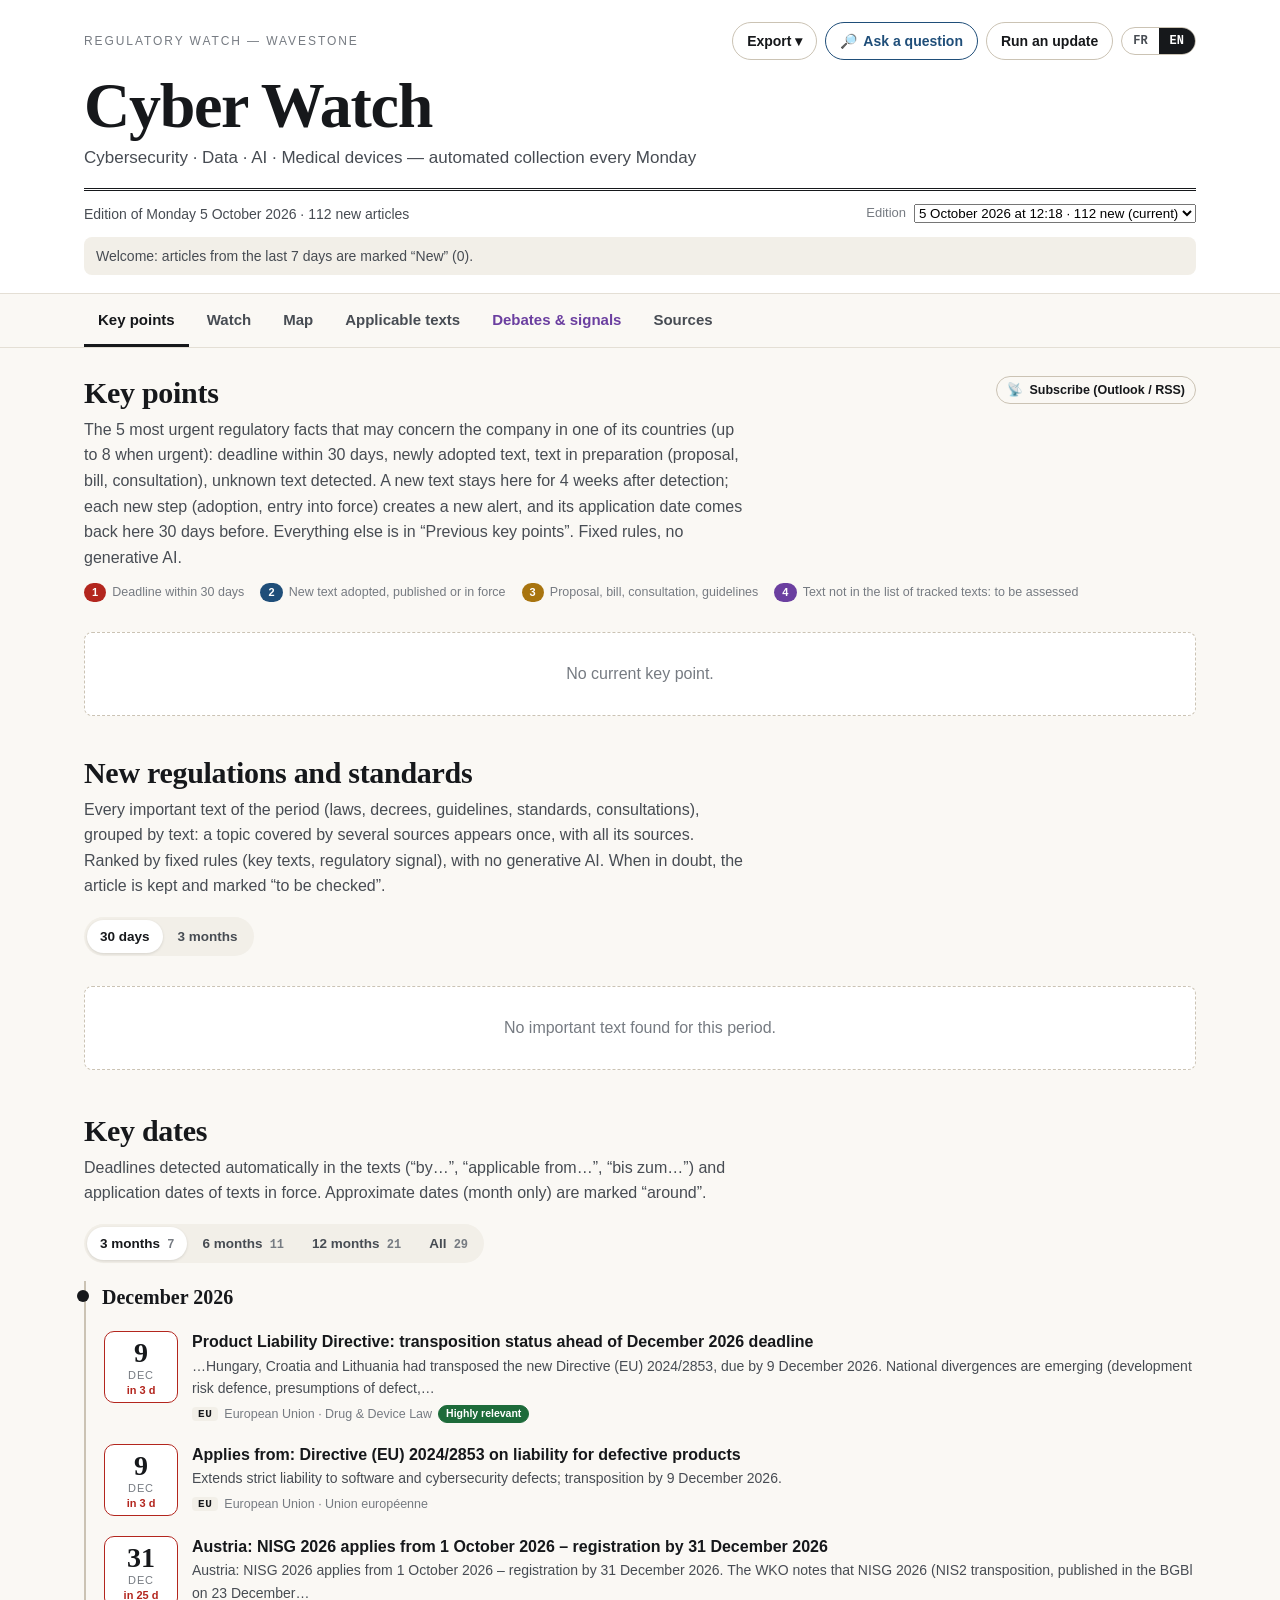
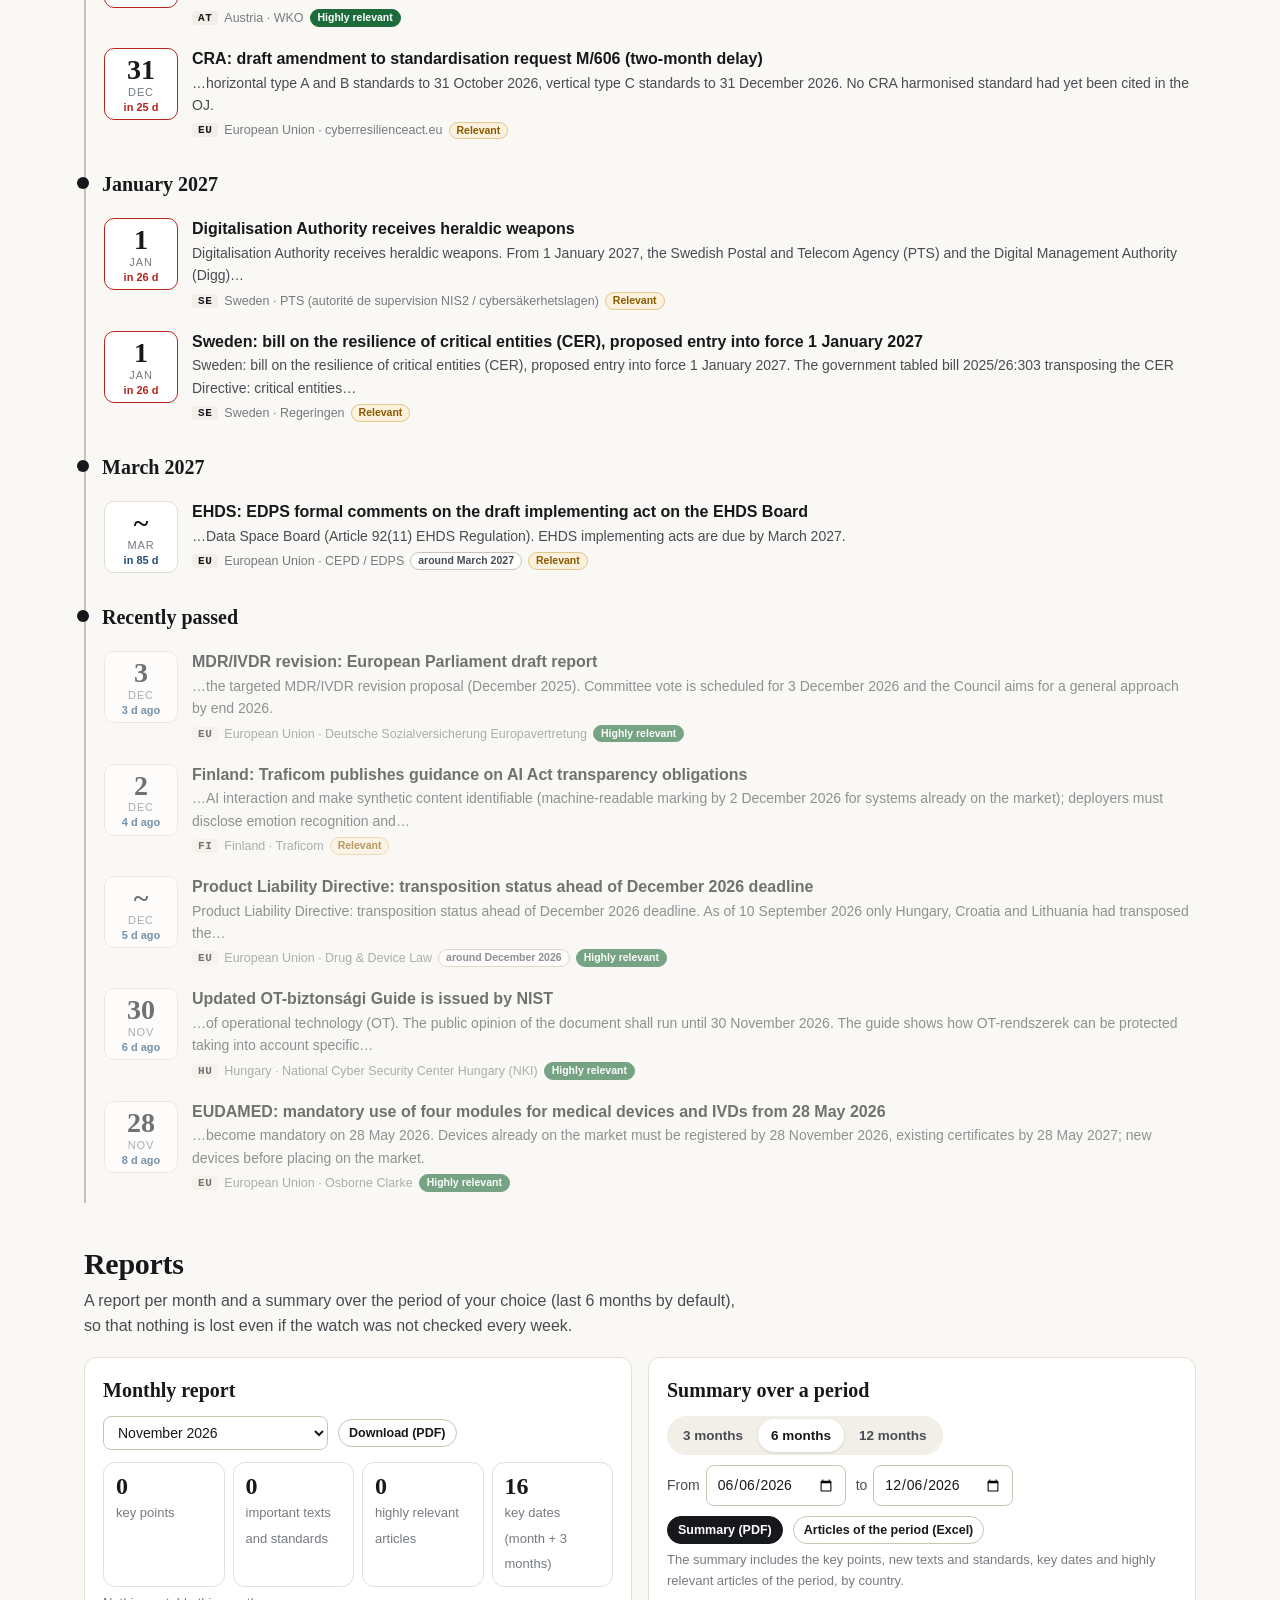
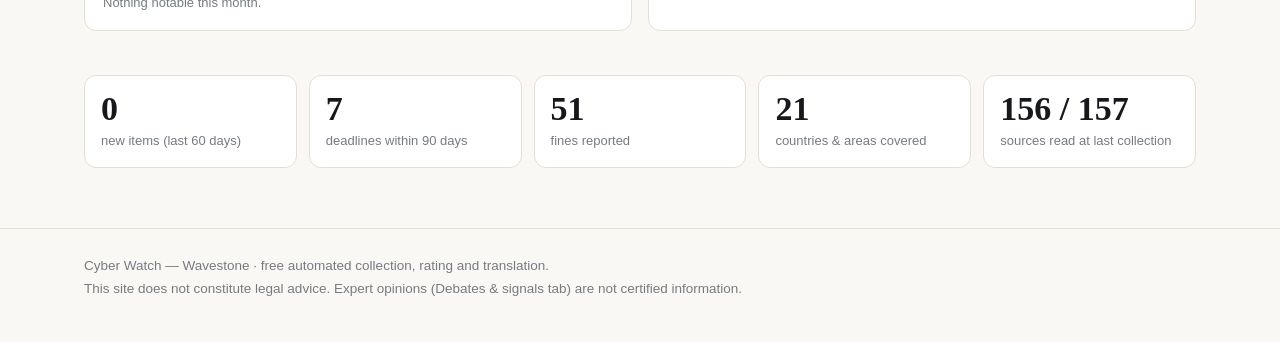
==== commit 0bb203ce: "Add files via upload" ====
--- a/index.html
+++ b/index.html
@@ -84,7 +84,6 @@
       <div class="pc-legende" id="pc-legende"></div>
       <div class="pc-liste" id="pc-liste"></div>
       <p class="empty" id="pc-vide" hidden data-i18n="pc_empty"></p>
-      <button type="button" class="btn" id="pc-plus" hidden></button>
       <details class="pc-precedents" id="pc-precedents">
         <summary><span data-i18n="pc_prev">Points clés précédents</span> <span class="block-meta" id="pc-prev-n"></span></summary>
         <p class="block-meta" data-i18n="pc_prev_lead"></p>
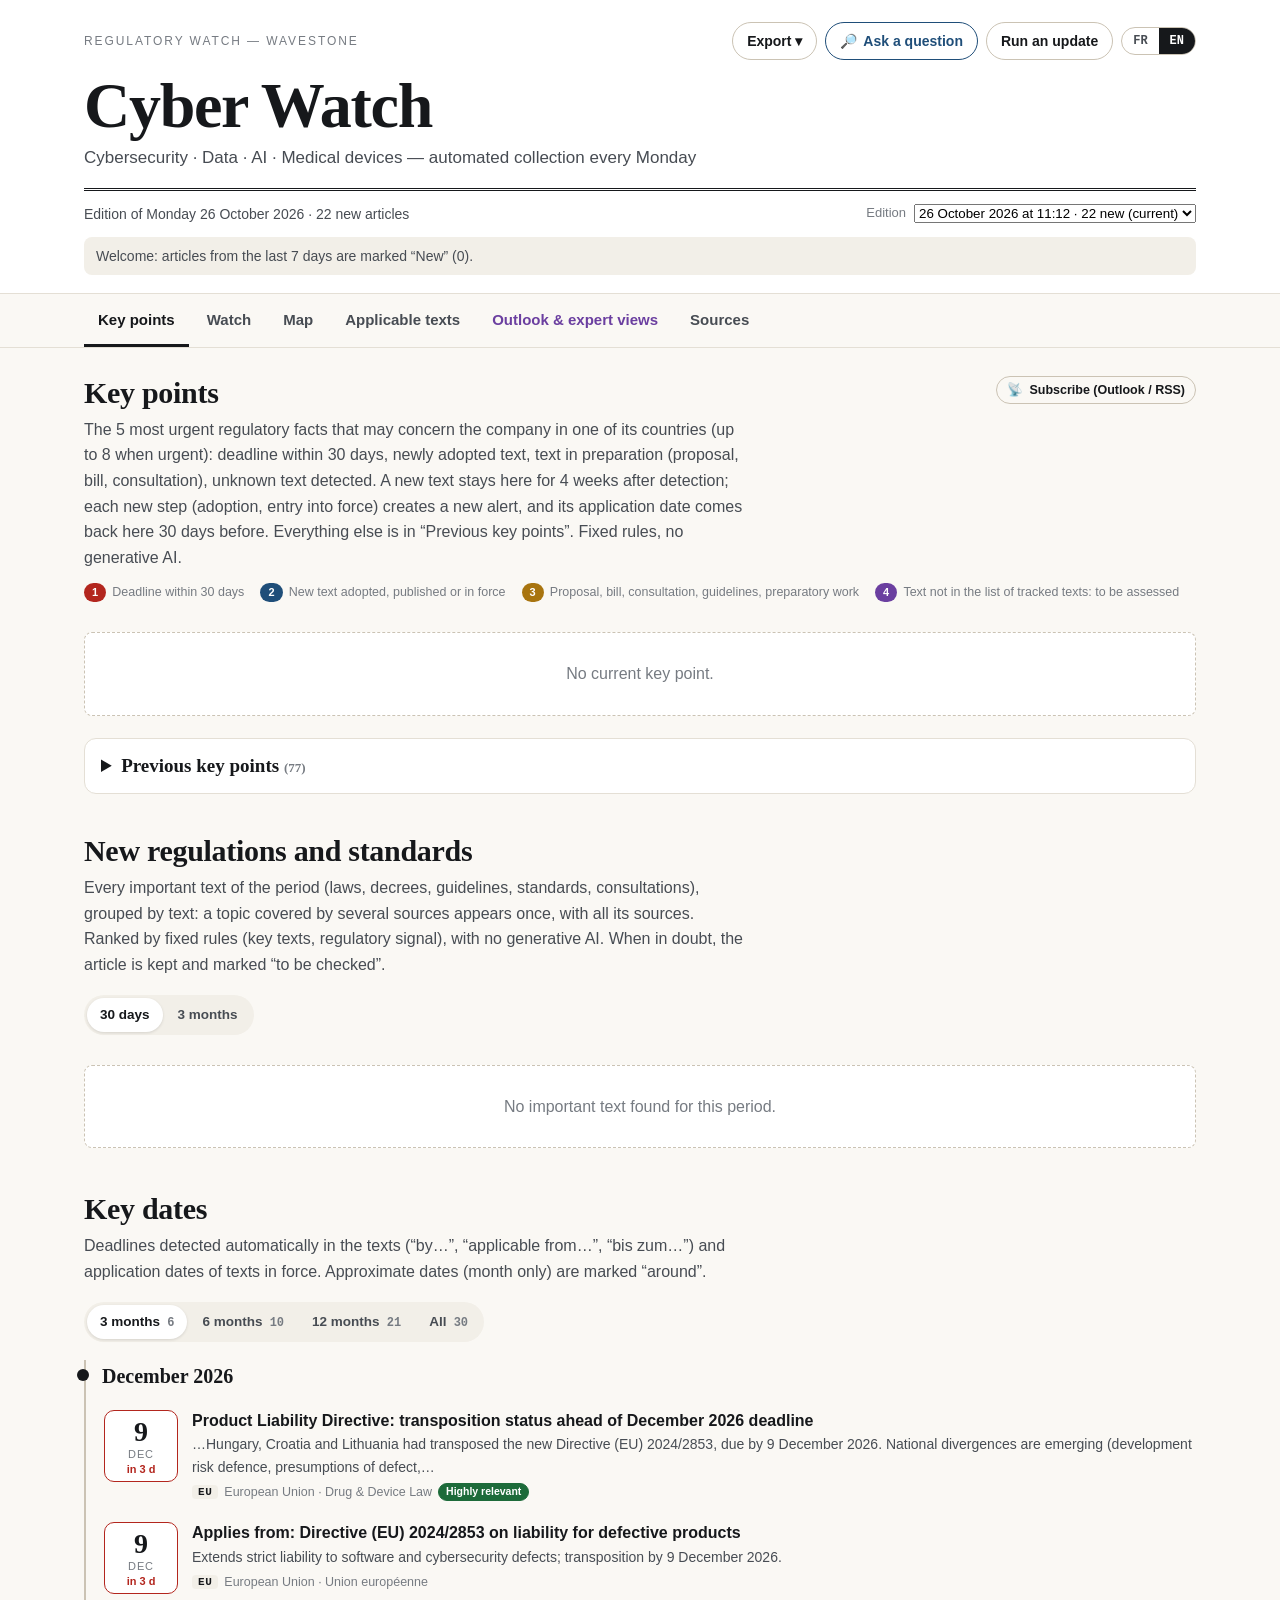
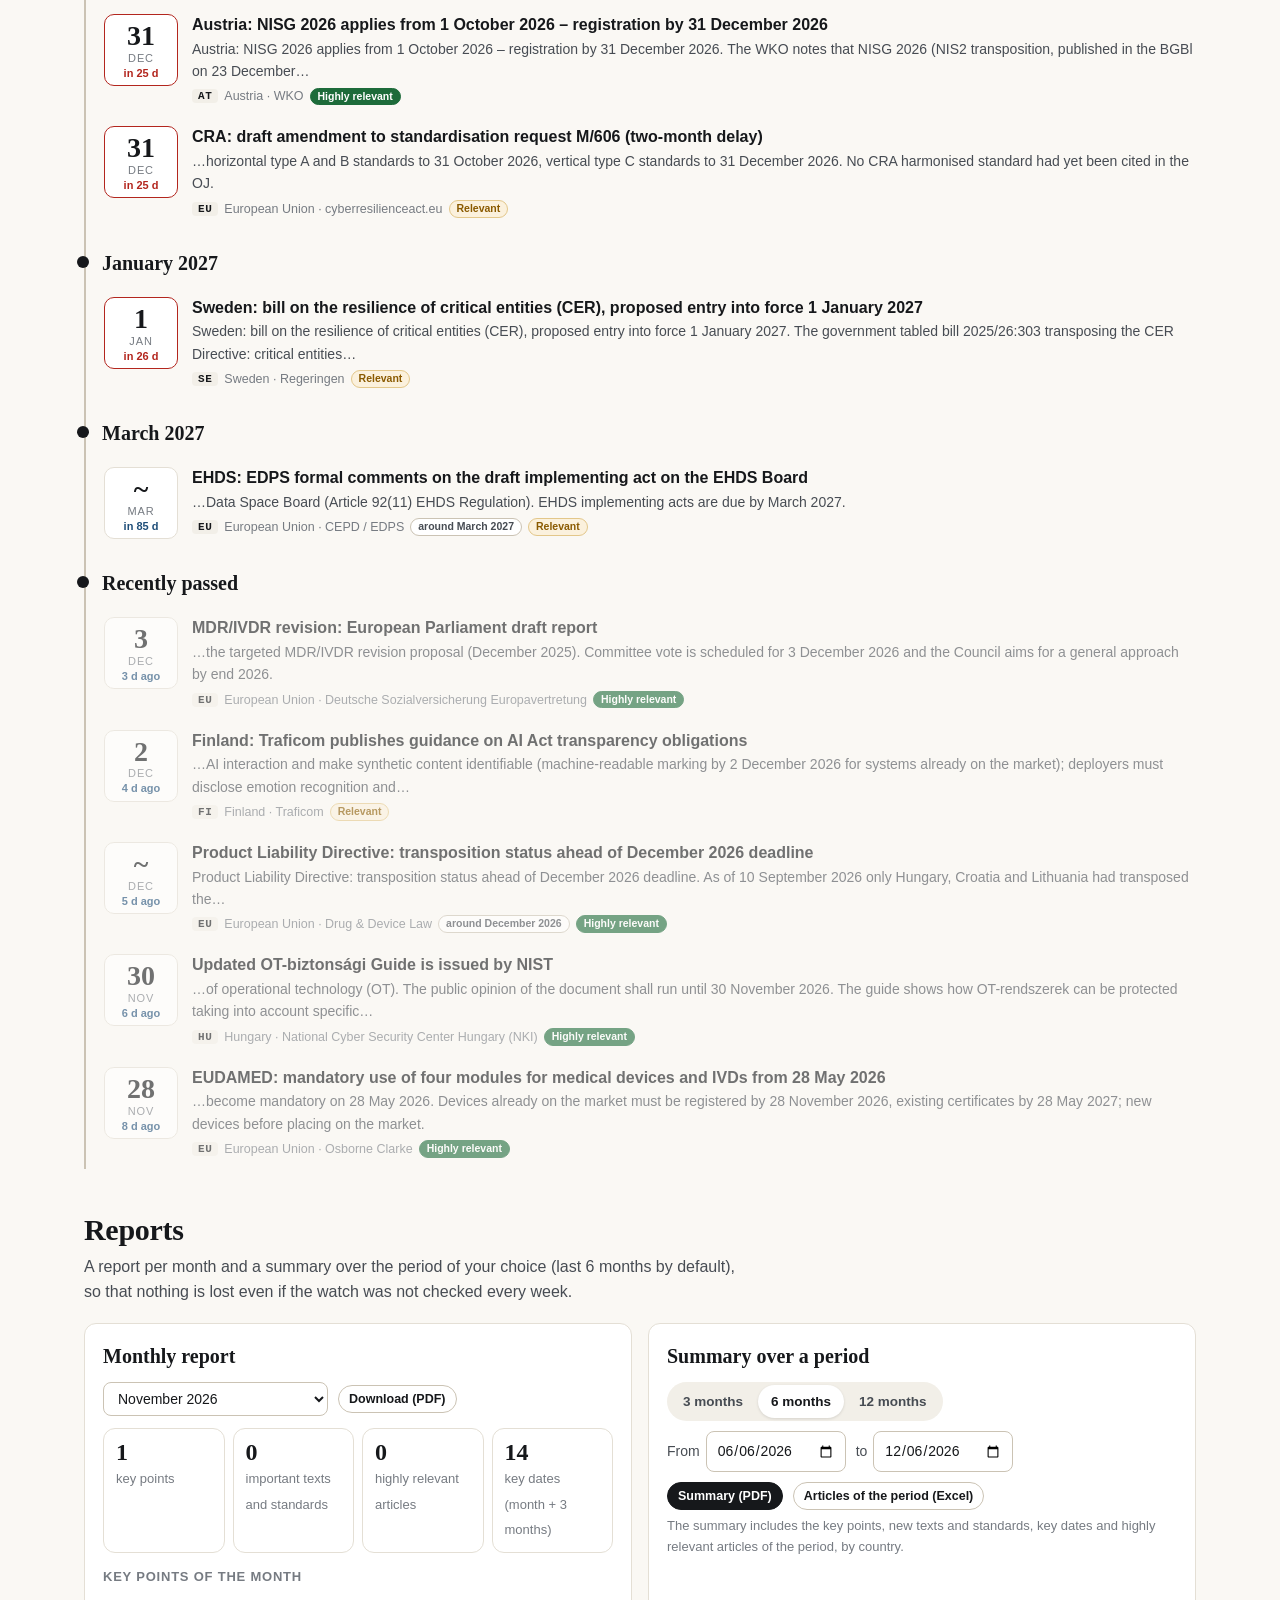
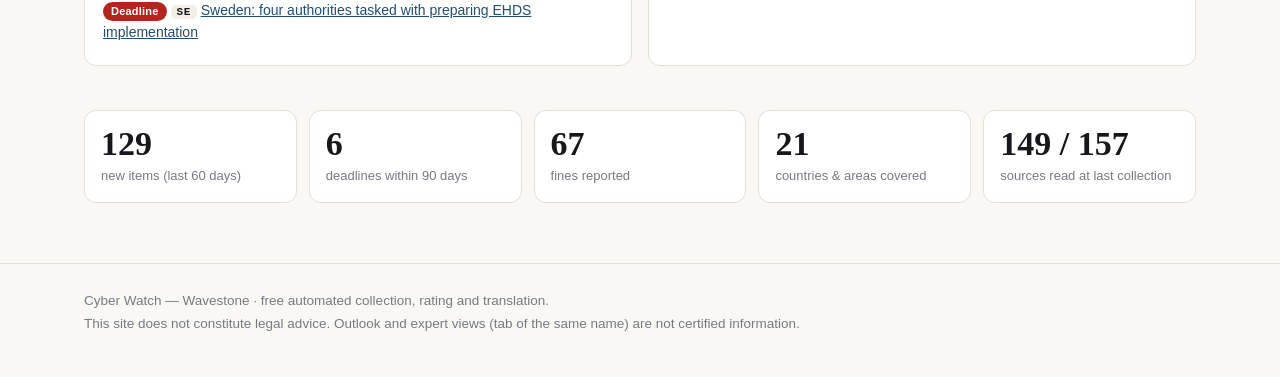
==== commit c48519b5: "Add files via upload" ====
--- a/index.html
+++ b/index.html
@@ -17,6 +17,7 @@
     actualites_archives.js  articles plus anciens, chargés à la demande (période, restitution)
     alertes.js      points clés (alertes stables) ; flux RSS points_cles_fr|en.xml
     debats.js       avis d'experts (non certifié, toujours affiché à part)
+    pressentis.js   « Pressentis et avis d'experts » (sujets regroupés, cycle de vie)
     referentiel.js  textes applicables par pays
     etat_sources.js, versions.js, acronymes.js, syntheses.js, monde.js (fond de carte)
 -->
@@ -62,7 +63,7 @@
       <a class="tab" role="tab" href="#veille" data-tab-link="veille" data-i18n="tab_watch">Veille</a>
       <a class="tab" role="tab" href="#carte" data-tab-link="carte" data-i18n="tab_map">Carte</a>
       <a class="tab" role="tab" href="#referentiel" data-tab-link="referentiel" data-i18n="tab_ref">Textes applicables</a>
-      <a class="tab tab-debats" role="tab" href="#debats" data-tab-link="debats" data-i18n="tab_debats">Débats et signaux</a>
+      <a class="tab tab-debats" role="tab" href="#debats" data-tab-link="debats" data-i18n="tab_debats">Pressentis et avis d'experts</a>
       <a class="tab" role="tab" href="#sources" data-tab-link="sources" data-i18n="tab_sources">Sources</a>
     </div>
   </div>
@@ -284,19 +285,27 @@
       <p data-i18n="deb_warn"></p>
     </div>
     <header class="block-head">
-      <h2 data-i18n="deb_title">Débats et signaux</h2>
+      <h2 data-i18n="deb_title">Pressentis et avis d'experts</h2>
       <p class="block-lead" data-i18n="deb_lead"></p>
     </header>
-    <section class="tendances" aria-labelledby="tend-titre">
-      <h3 id="tend-titre" data-i18n="deb_trends">Sujets qui montent chez les experts</h3>
-      <p class="block-meta" data-i18n="deb_trends_lead"></p>
-      <div id="tendances"></div>
-    </section>
-    <section aria-labelledby="deb-liste-titre">
+    <div class="toolbar">
+      <input type="search" id="deb-recherche" class="search" data-i18n-ph="deb_search_ph" autocomplete="off" aria-label="Filtrer">
+    </div>
+    <section aria-labelledby="pr-press-titre">
+      <h3 id="pr-press-titre" data-i18n="pre_title">Textes et évolutions pressentis</h3>
+      <p class="block-meta" data-i18n="pre_lead"></p>
+      <div id="pre-liste" class="deb-liste"></div>
+      <p class="empty" id="pre-vide" hidden data-i18n="pre_empty"></p>
+    </section>
+    <section aria-labelledby="pr-avis-titre">
+      <h3 id="pr-avis-titre" data-i18n="avi_title">Avis d'experts sur les textes adoptés</h3>
+      <p class="block-meta" data-i18n="avi_lead"></p>
+      <div id="avi-liste" class="deb-liste"></div>
+      <p class="empty" id="avi-vide" hidden data-i18n="avi_empty"></p>
+    </section>
+    <section aria-labelledby="deb-liste-titre" id="deb-ancien" hidden>
       <h3 id="deb-liste-titre" data-i18n="deb_list">Dernières prises de position</h3>
-      <div class="toolbar">
-        <input type="search" id="deb-recherche" class="search" data-i18n-ph="deb_search_ph" autocomplete="off" aria-label="Filtrer">
-      </div>
+      <div id="tendances" hidden></div>
       <div id="deb-liste" class="deb-liste"></div>
       <p class="empty" id="deb-vide" hidden data-i18n="deb_empty"></p>
     </section>
@@ -463,6 +472,7 @@
 <script src="data/versions.js" onerror="window.VEILLE_VERSIONS=null"></script>
 <script src="data/referentiel.js" onerror="window.VEILLE_REFERENTIEL=null"></script>
 <script src="data/debats.js" onerror="window.VEILLE_DEBATS=null"></script>
+<script src="data/pressentis.js" onerror="window.VEILLE_PRESSENTIS=null"></script>
 <script src="data/ecartes_site.js" onerror="window.VEILLE_ECARTES=null"></script>
 <script src="data/monde.js" onerror="window.VEILLE_MONDE=null"></script>
 <script src="script.js"></script>
--- a/style.css
+++ b/style.css
@@ -518,3 +518,20 @@
 @media (max-width: 560px) { .assistant { width: 100vw; border-left: 0; } .btn-assistant span:last-child { display: none; } }
 .mast-tools { flex-wrap: wrap; justify-content: flex-end; }
 @media (max-width: 560px) { .mast-tools { width: 100%; justify-content: flex-start; } }
+
+/* ------------------------------------------------------------ v6 : qui est concerné, hors périmètre */
+.concernes { margin: 8px 0 4px; padding: 8px 12px; border-left: 3px solid var(--accent); background: var(--accent-soft); border-radius: 0 var(--radius) var(--radius) 0; }
+.concernes .why-title { margin: 0 0 2px; }
+.conc-acteurs { margin: 0; font-weight: 600; font-size: 14px; }
+.conc-phrase { margin: 4px 0; font-size: 13px; color: var(--ink-mid); font-style: italic; overflow-wrap: anywhere; }
+.concernes-hors { border-left-color: var(--warn); background: var(--warn-soft); }
+.badge-hors { color: var(--warn); background: var(--warn-soft); border-color: #e3c78a; }
+
+/* v9 — Pressentis et avis d'experts */
+.pre-card h4 { margin: 6px 0 4px; }
+.pre-articles { list-style: none; margin: 8px 0 0; padding: 0; display: grid; gap: 6px; font-size: 14px; }
+.pre-articles li { border-top: 1px solid var(--line); padding-top: 6px; }
+.pre-statut { margin: 6px 0; font-weight: 600; }
+.pre-devenu { border-style: solid; opacity: .85; }
+.deb-mention-sm { font-size: 12px; }
+#pr-press-titre, #pr-avis-titre { margin-top: 22px; }
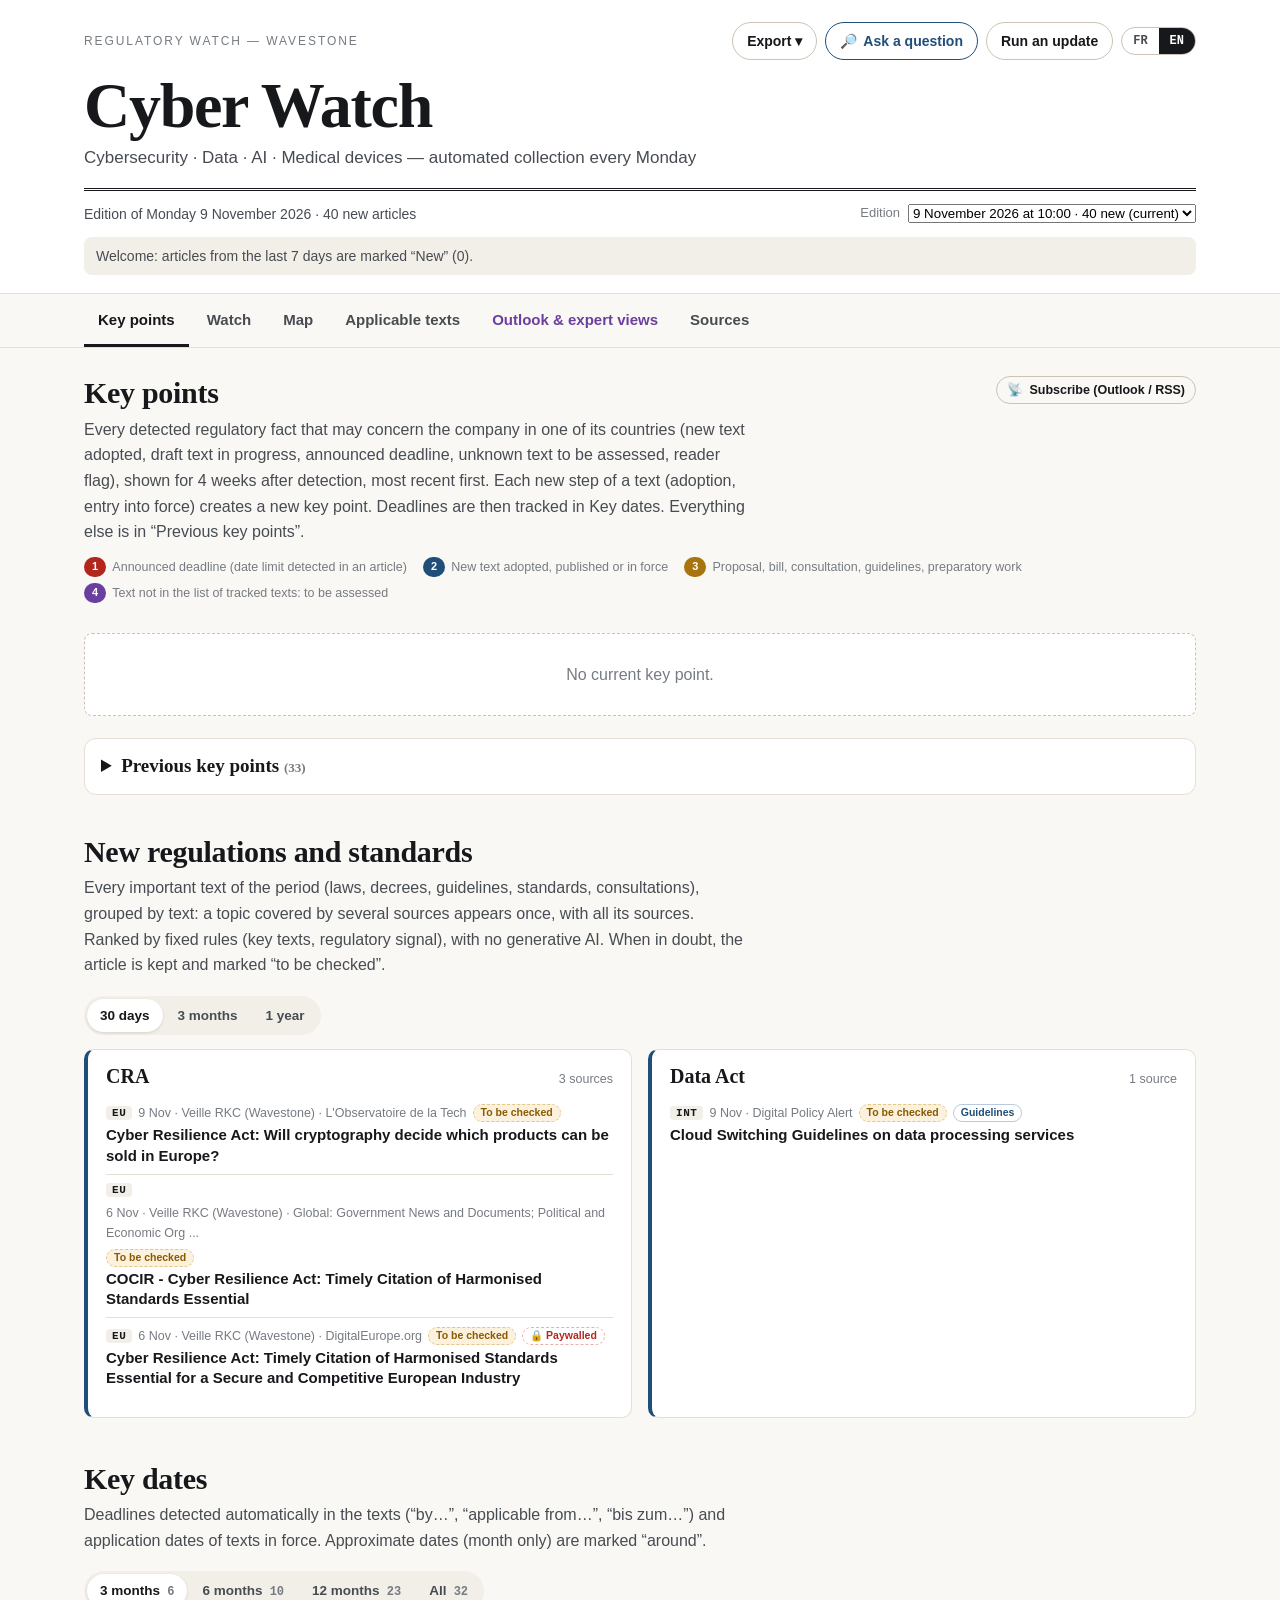
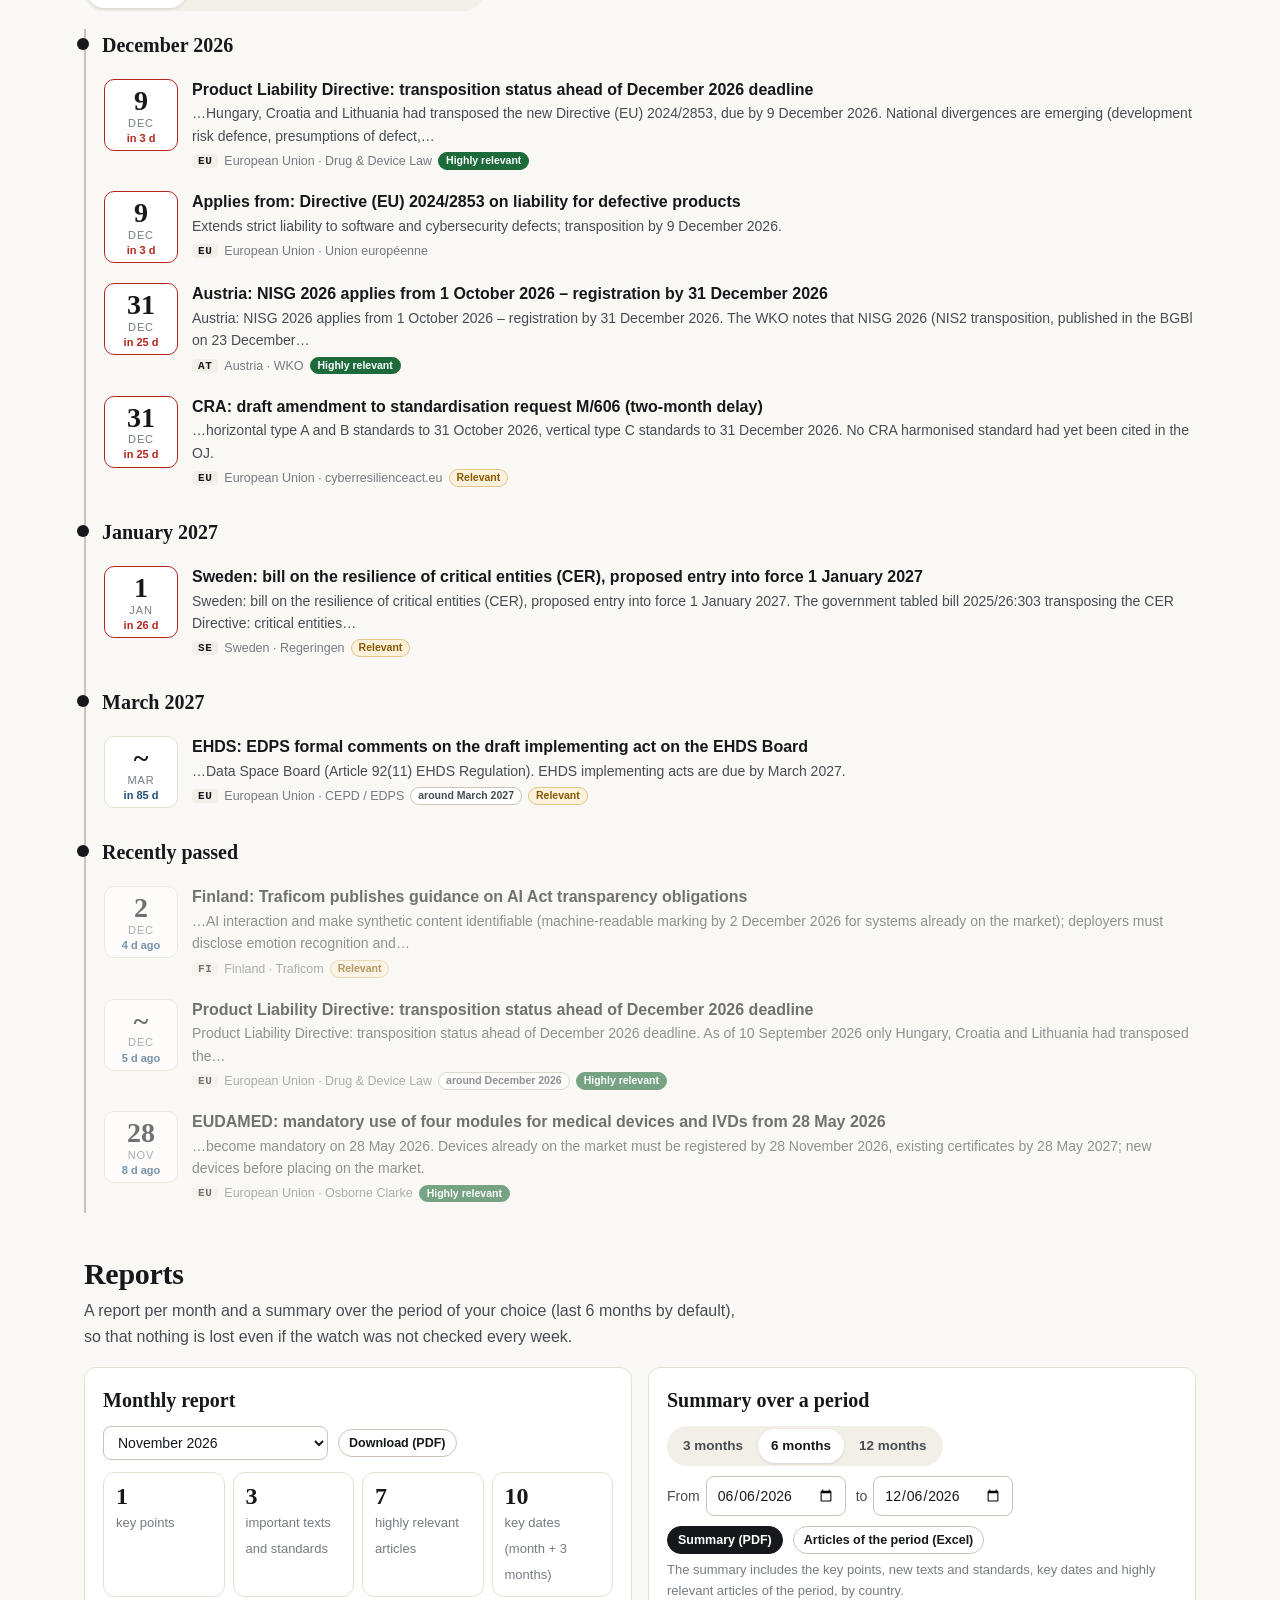
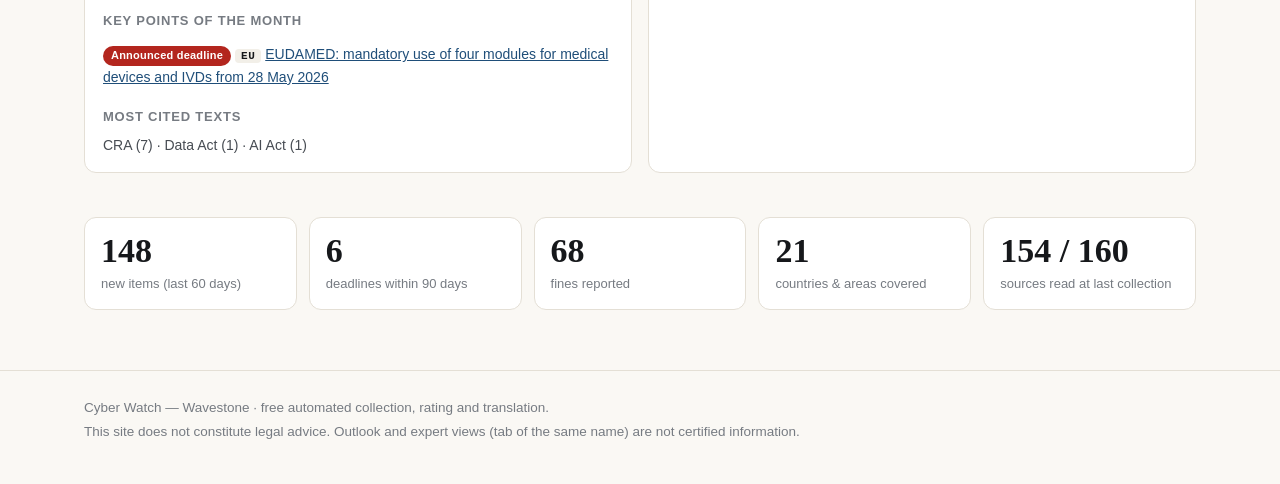
==== commit 384613cd: "Add files via upload" ====
--- a/index.html
+++ b/index.html
@@ -34,6 +34,7 @@
             <button type="button" role="menuitem" id="export-pdf-complet" data-i18n="btn_pdf_all">La veille complète (PDF)</button>
             <button type="button" role="menuitem" id="export-pdf" data-i18n="btn_pdf">Les articles affichés (PDF)</button>
             <button type="button" role="menuitem" id="export-csv" data-i18n="btn_excel">Les articles affichés (Excel)</button>
+            <button type="button" role="menuitem" id="export-slides" data-i18n="btn_slides">Support de slides (PowerPoint)</button>
           </div>
         </div>
         <button type="button" class="btn btn-quiet btn-assistant" id="assistant-ouvrir" aria-controls="assistant" aria-expanded="false"><span aria-hidden="true">🔎</span> <span data-i18n="as_btn">Poser une question</span></button>
@@ -100,6 +101,7 @@
       <div class="seg" role="group" id="tm-periode">
         <button type="button" data-j="30" aria-pressed="true" data-i18n="p30">30 jours</button>
         <button type="button" data-j="90" data-i18n="p90">3 mois</button>
+        <button type="button" data-j="365" data-i18n="p365">1 an</button>
       </div>
       <div id="tm-liste" class="tm-liste"></div>
       <p class="empty" id="tm-vide" hidden data-i18n="tm_empty"></p>
--- a/style.css
+++ b/style.css
@@ -535,3 +535,22 @@
 .pre-devenu { border-style: solid; opacity: .85; }
 .deb-mention-sm { font-size: 12px; }
 #pr-press-titre, #pr-avis-titre { margin-top: 22px; }
+
+/* v10 — fenêtre « Support de slides » */
+.sl-champ { display: inline-flex; align-items: center; gap: 6px; margin: 10px 14px 0 0; }
+.sl-champ input { width: auto; margin-top: 0; }
+.sl-check { display: flex; align-items: flex-start; gap: 8px; margin-top: 12px; }
+.sl-check input { width: auto; margin-top: 3px; }
+.sl-mdp { display: block; margin-top: 12px; }
+.sl-mdp input { width: 100%; margin-top: 6px; }
+
+/* v13 — fenêtre « Support de slides » : modes, pays, nombre de slides */
+.sl-modes { display: grid; gap: 6px; margin: 10px 0 4px; }
+.sl-modes label { display: block; }
+.sl-modes input { width: auto; margin: 0 4px 0 0; }
+.sl-pays-titre { margin: 12px 0 4px; font-weight: 600; }
+.sl-pays { display: grid; grid-template-columns: repeat(auto-fill, minmax(150px, 1fr)); gap: 2px 10px; max-height: 140px; overflow: auto; padding: 6px 8px; border: 1px solid var(--line); border-radius: 8px; }
+.sl-pays-item { display: flex; align-items: center; gap: 6px; font-size: 14px; }
+.sl-pays-item input { width: auto; margin: 0; }
+.sl-compte { margin: 10px 0 0; font-weight: 600; color: var(--ink); }
+.modal { max-height: 92vh; overflow: auto; }
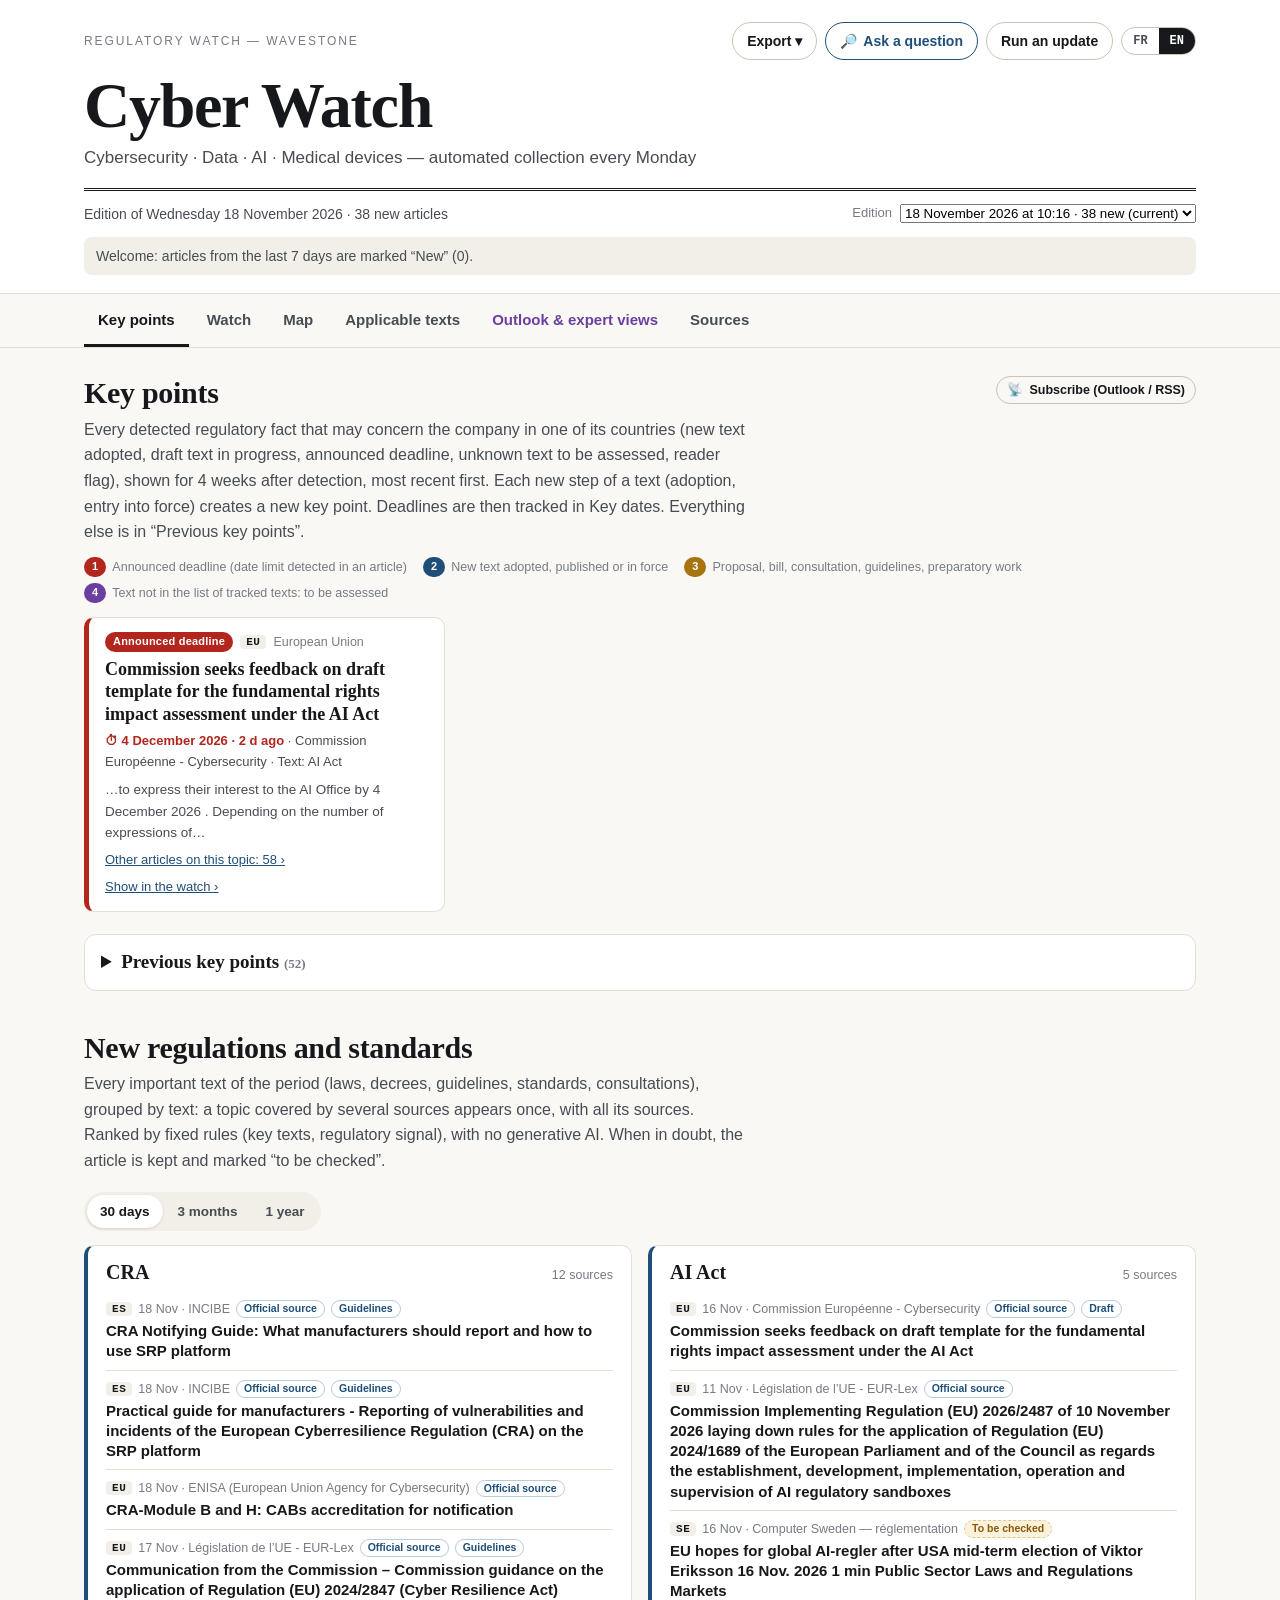
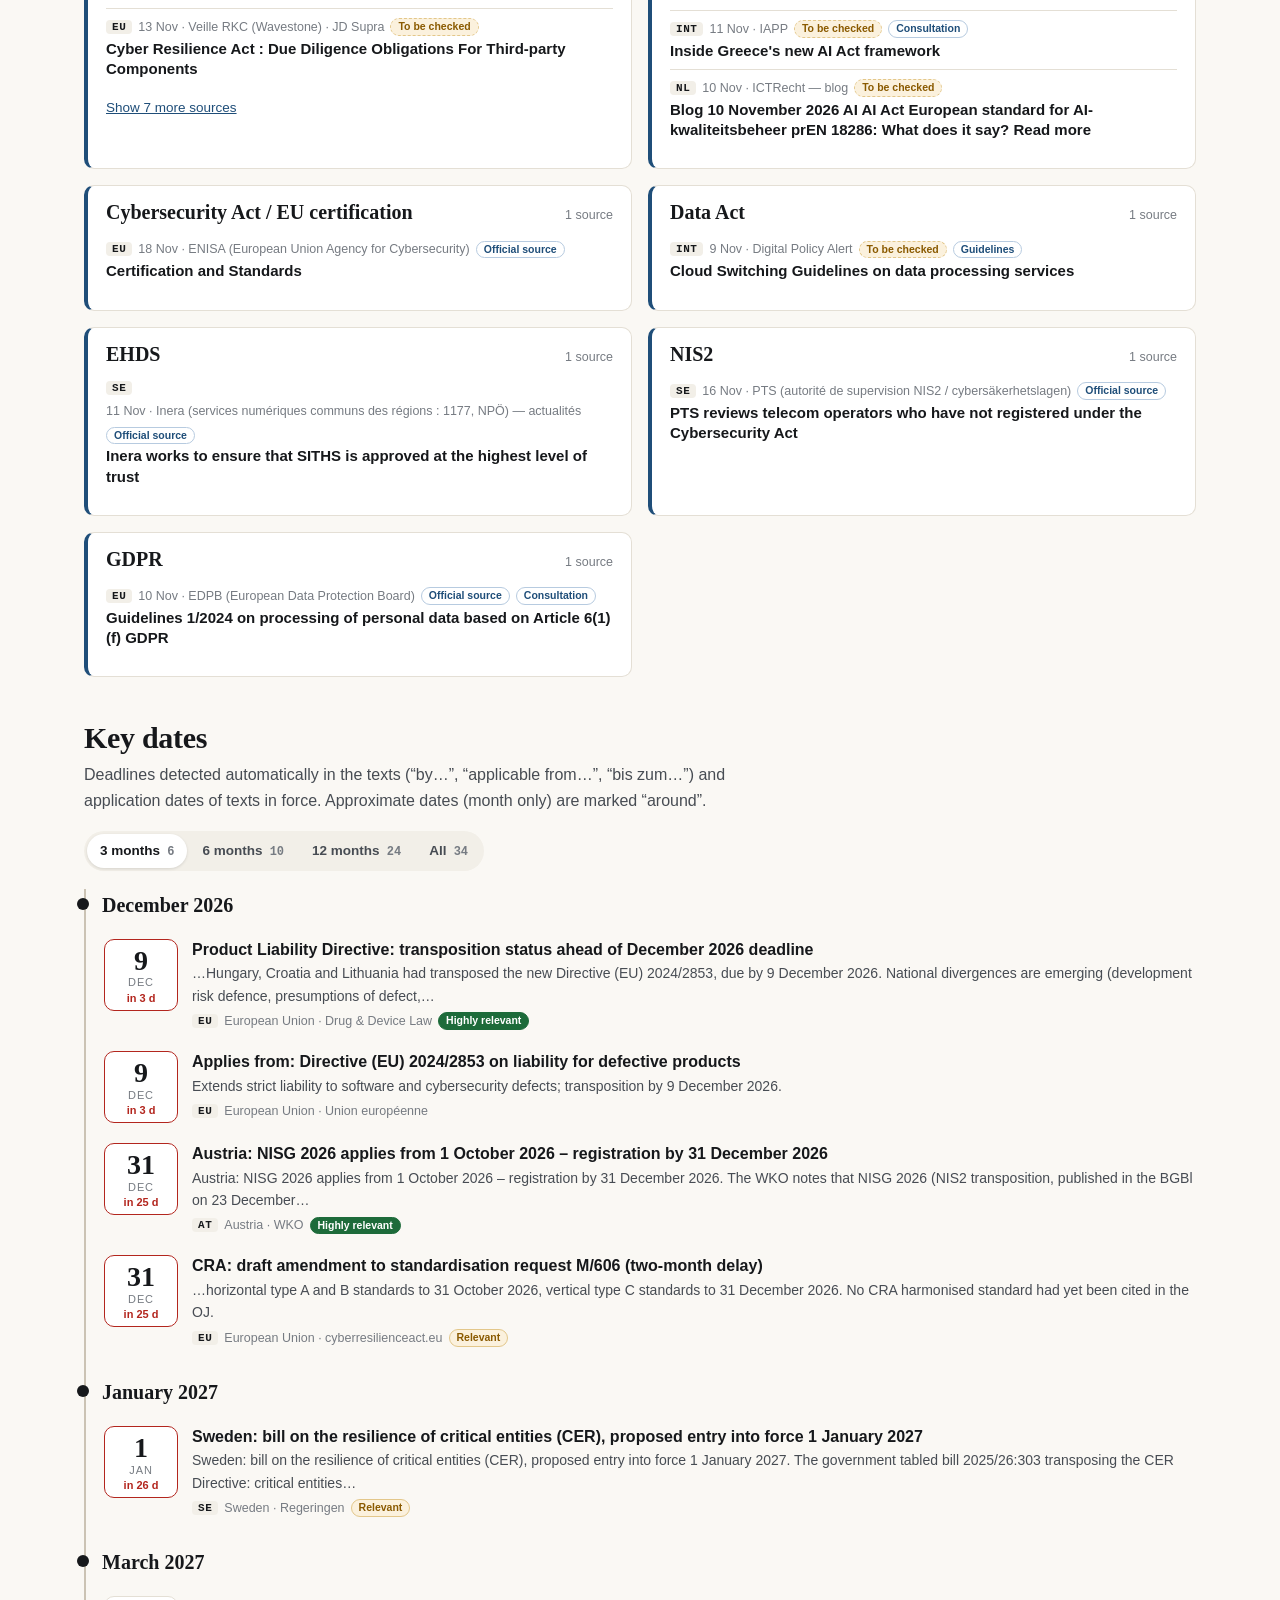
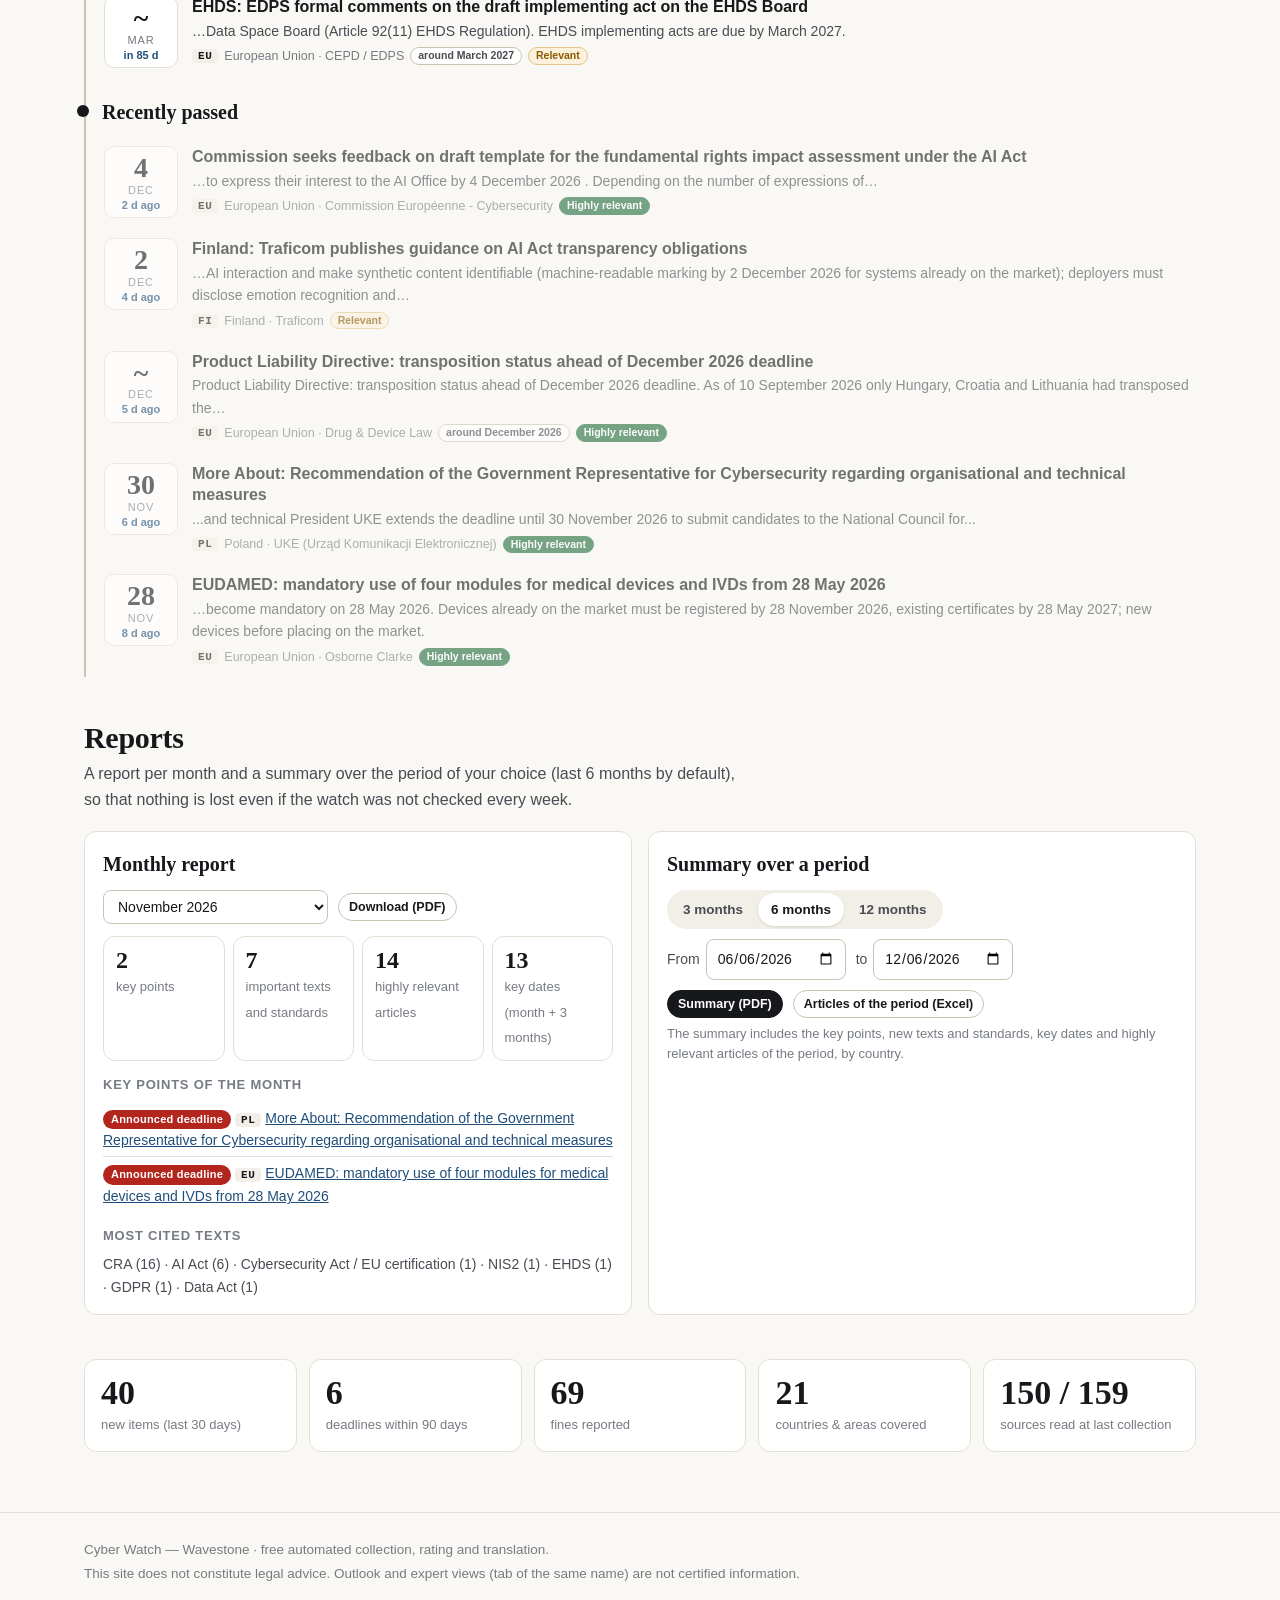
==== commit 8e92026f: "Add files via upload" ====
--- a/index.html
+++ b/index.html
@@ -1,5 +1,5 @@
 <!DOCTYPE html>
-<html lang="fr">
+<html lang="en">
 <head>
 <meta charset="utf-8">
 <meta name="viewport" content="width=device-width, initial-scale=1">
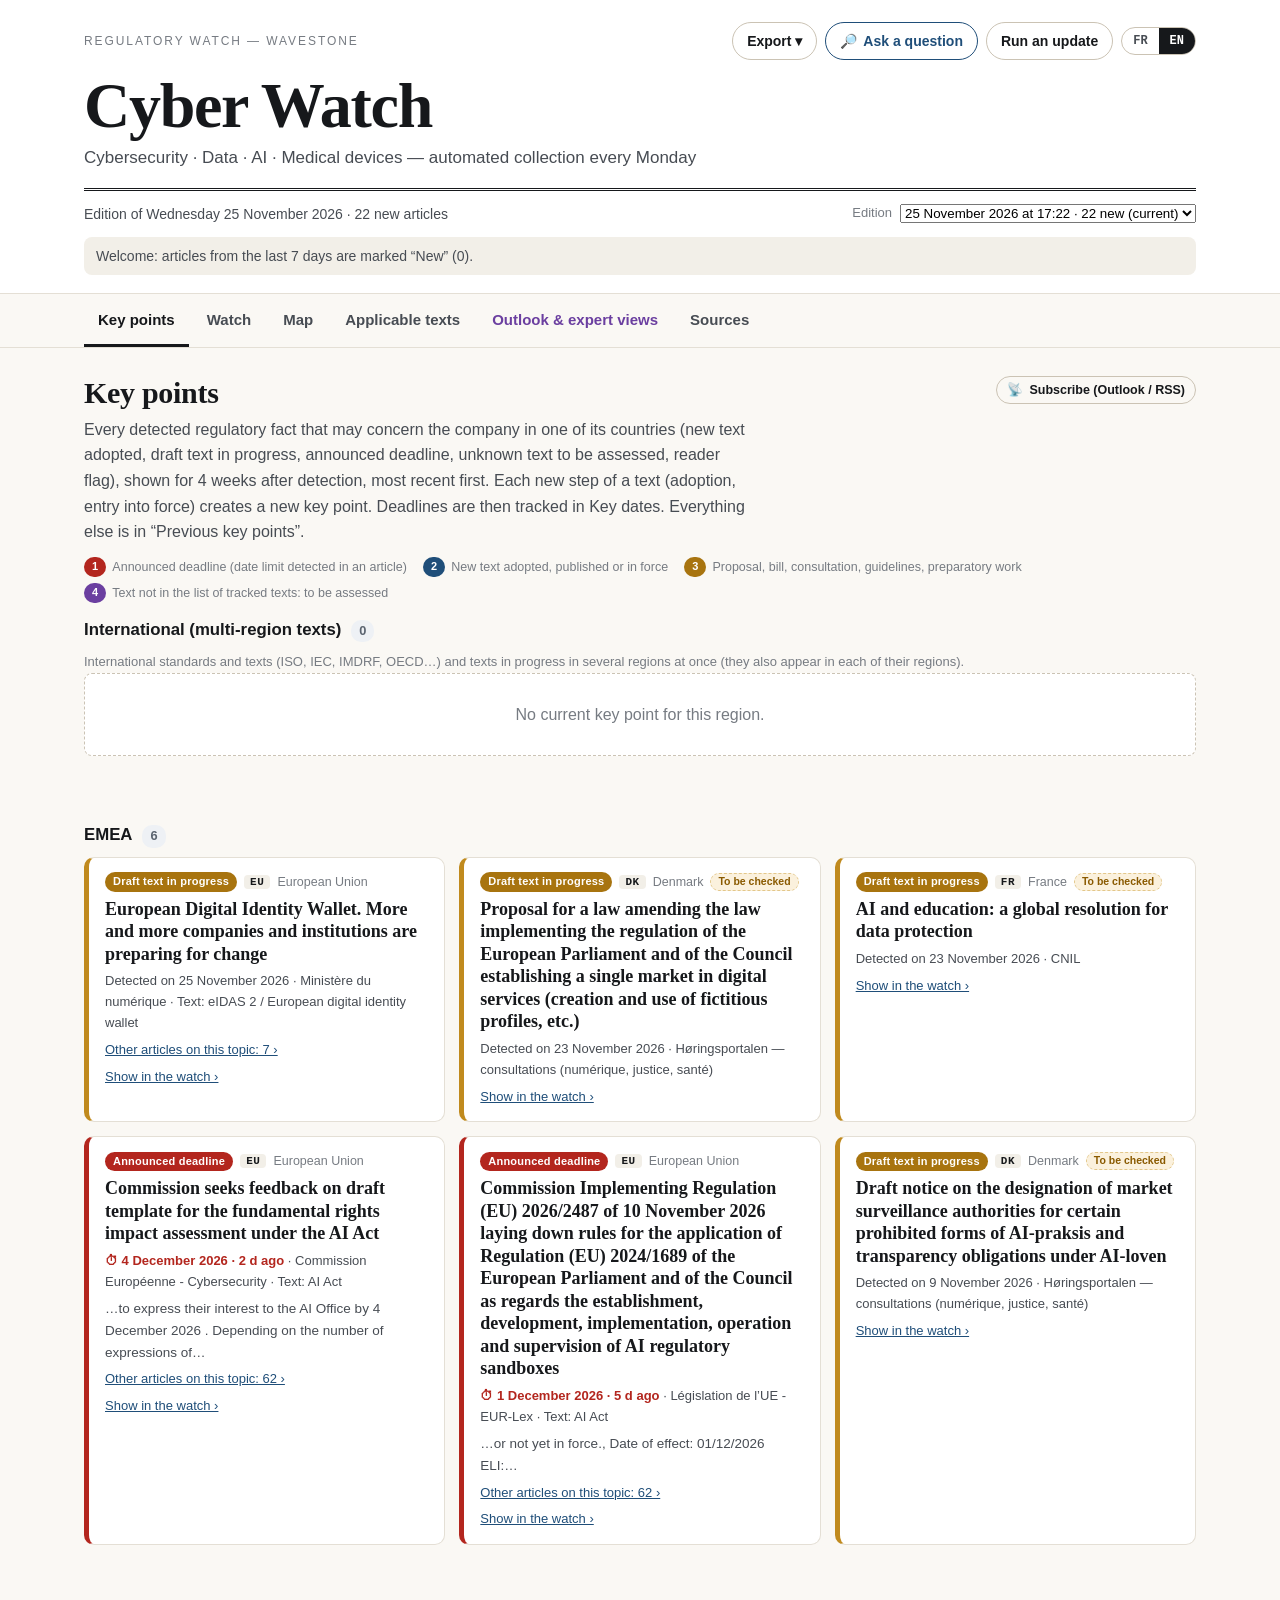
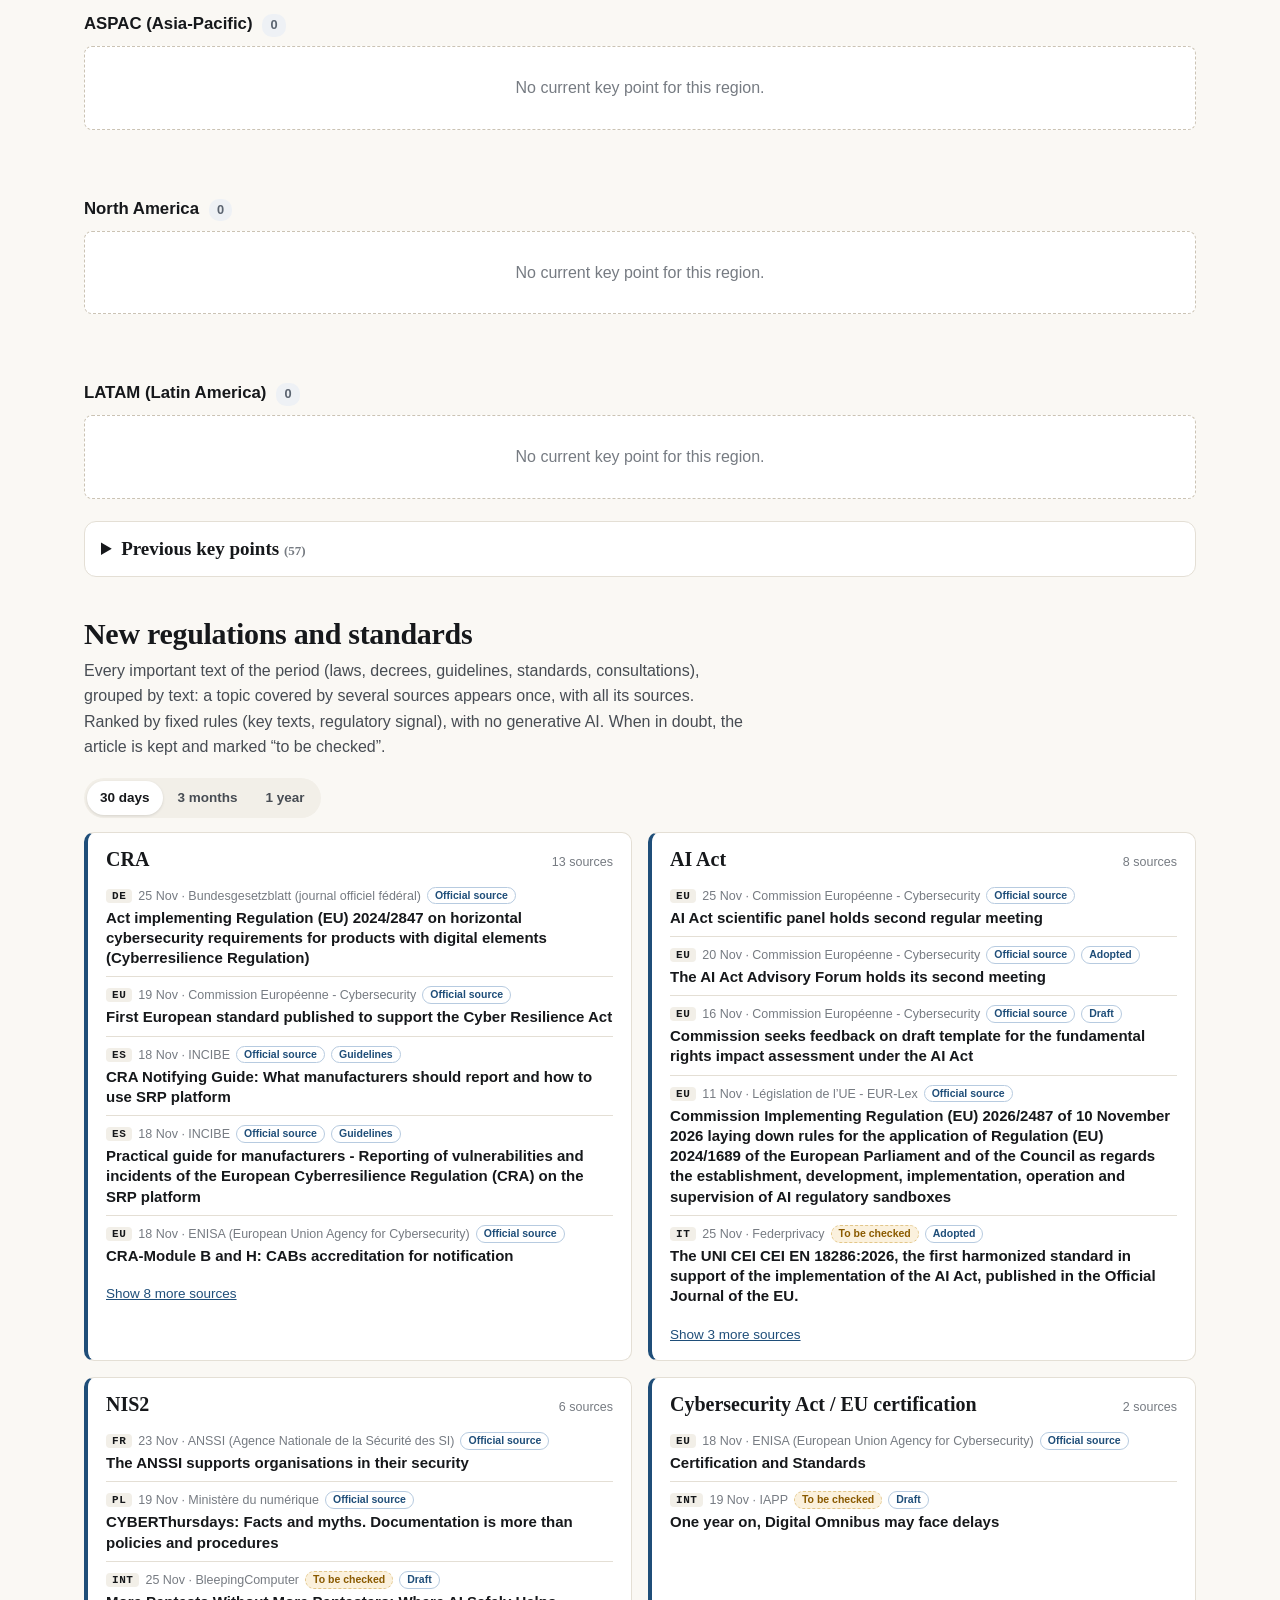
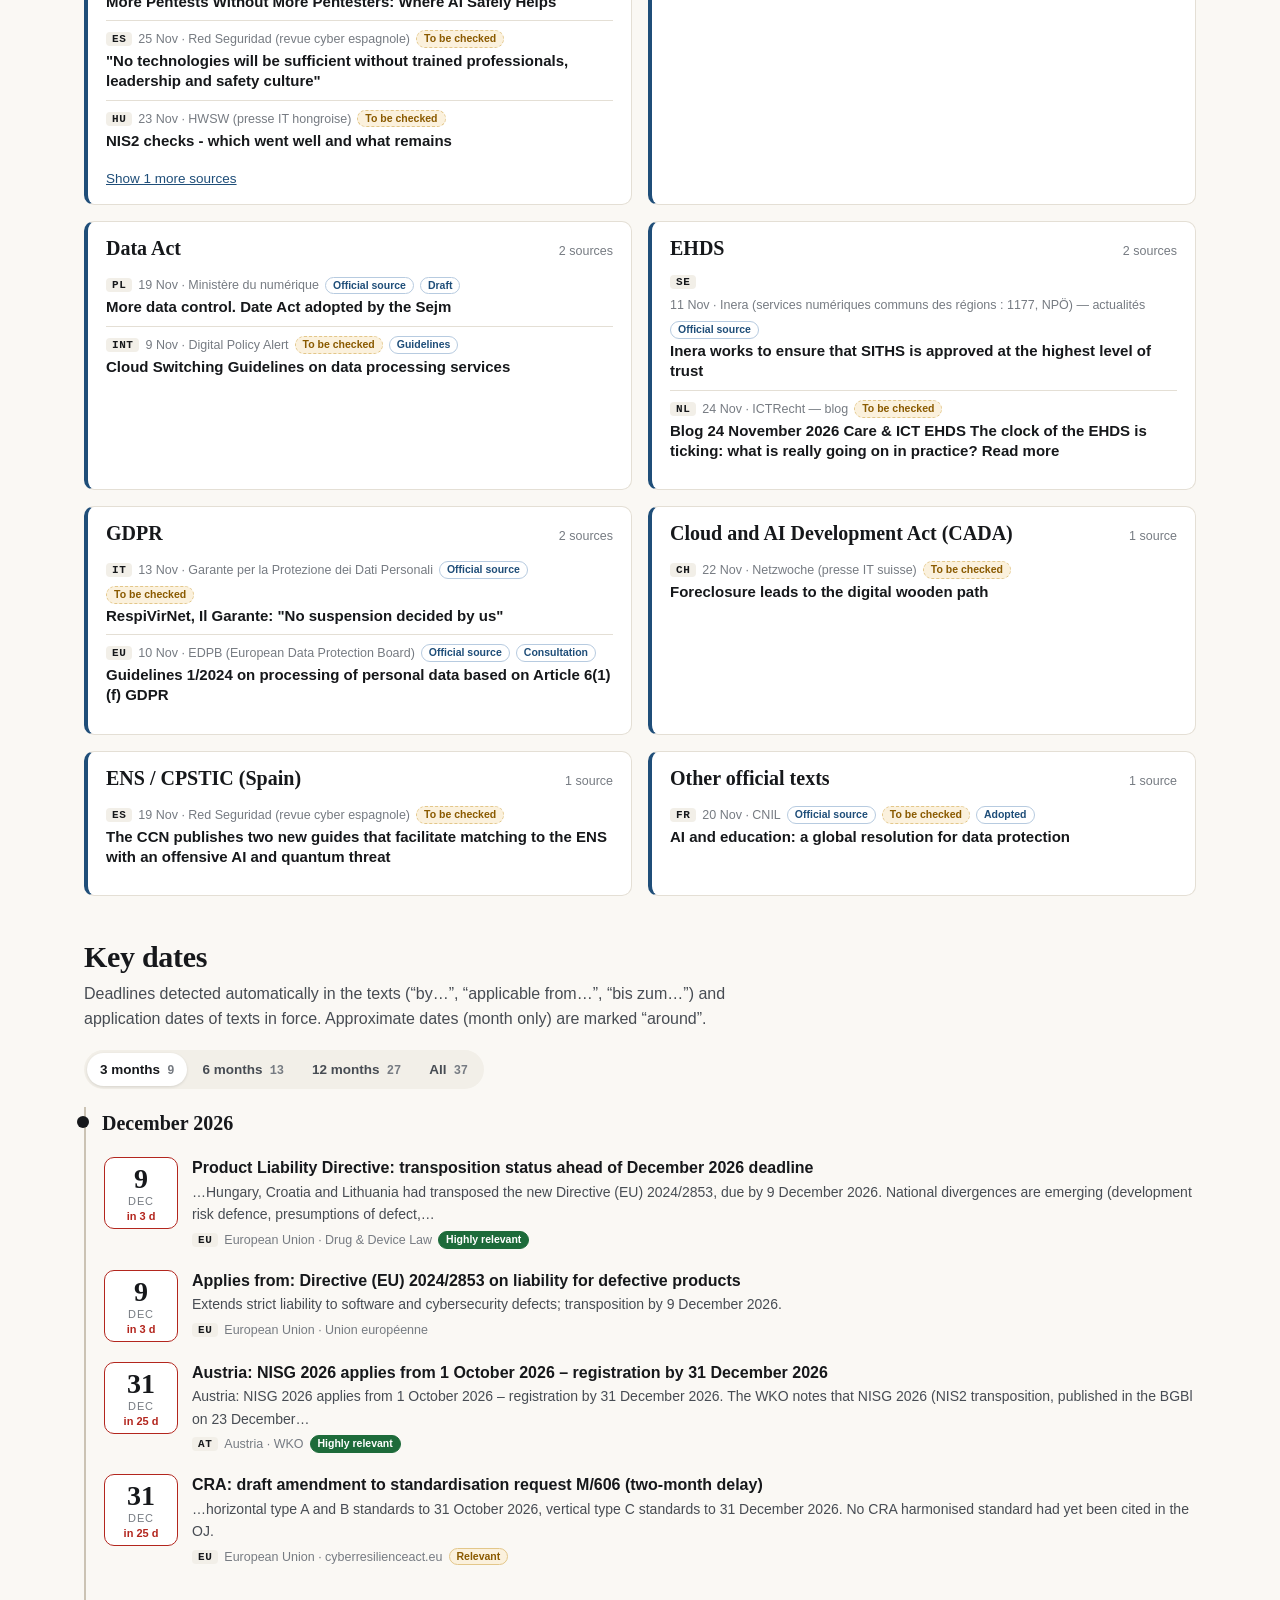
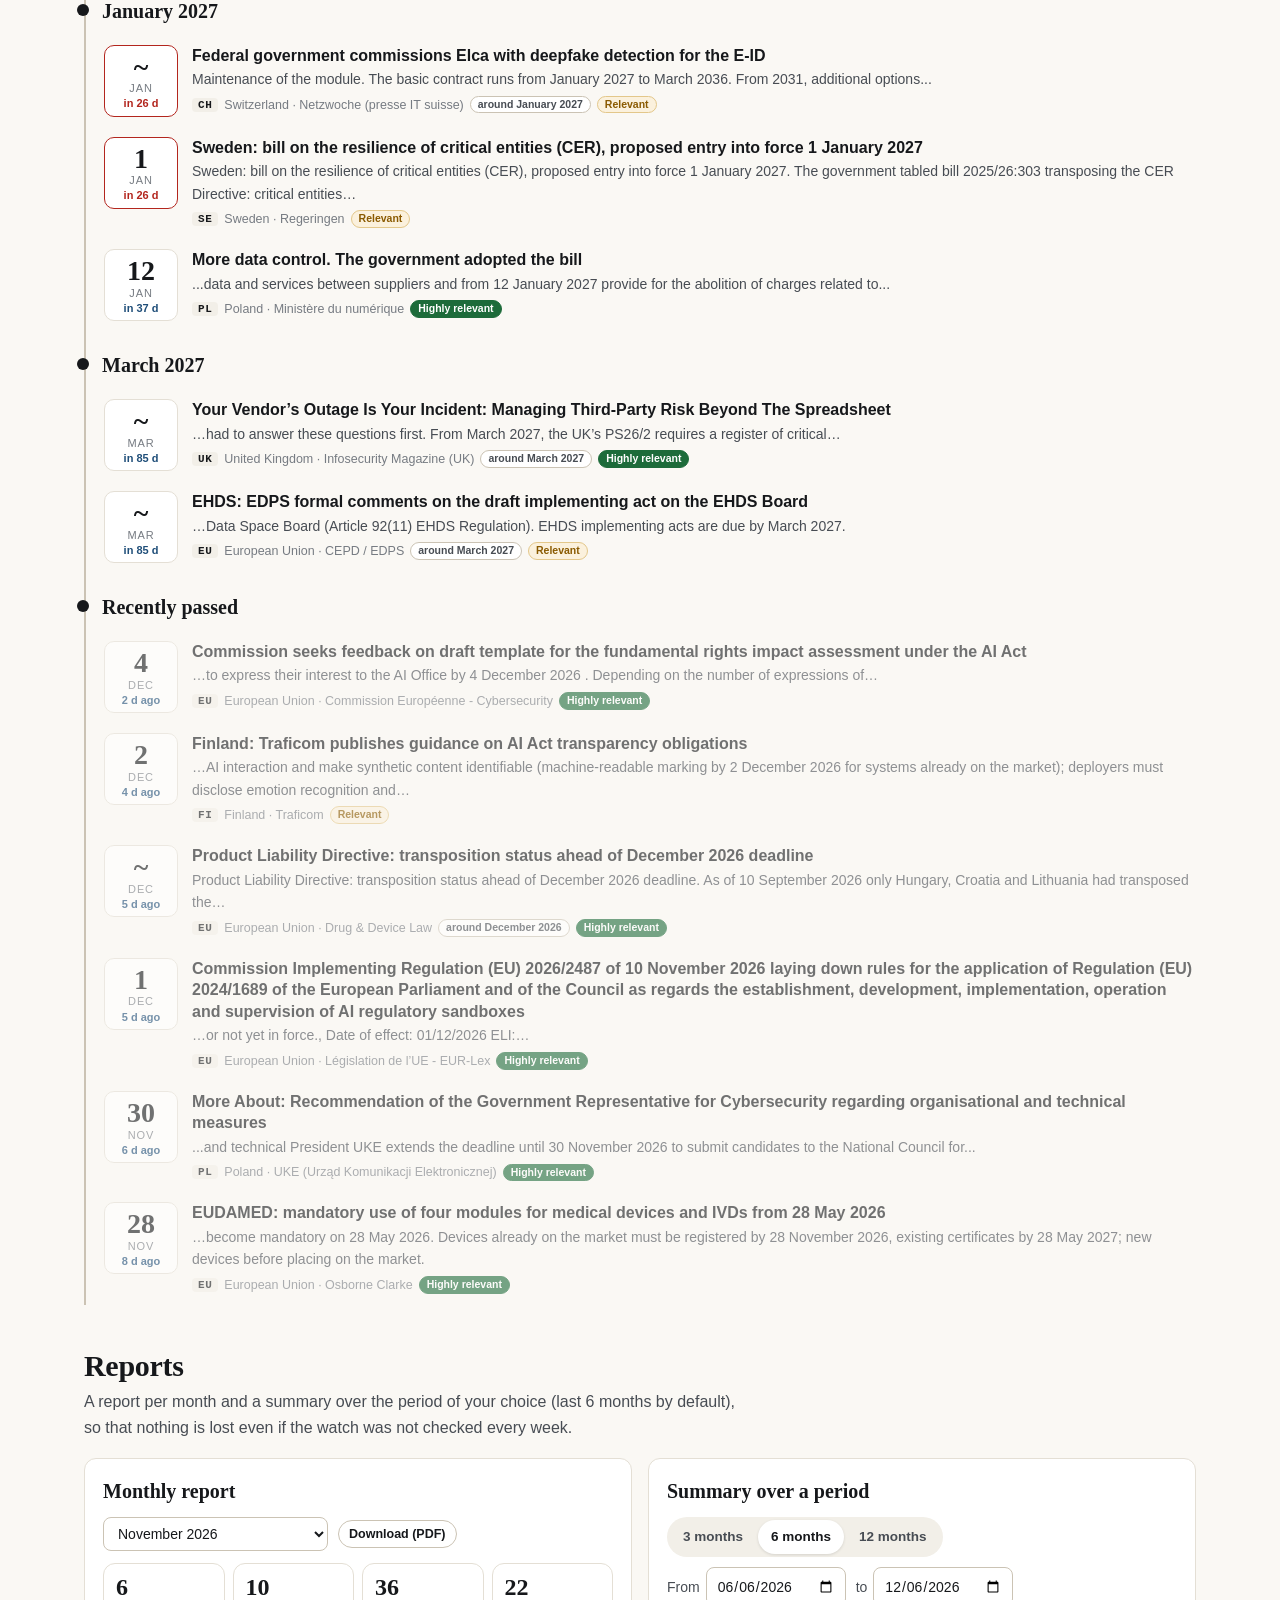
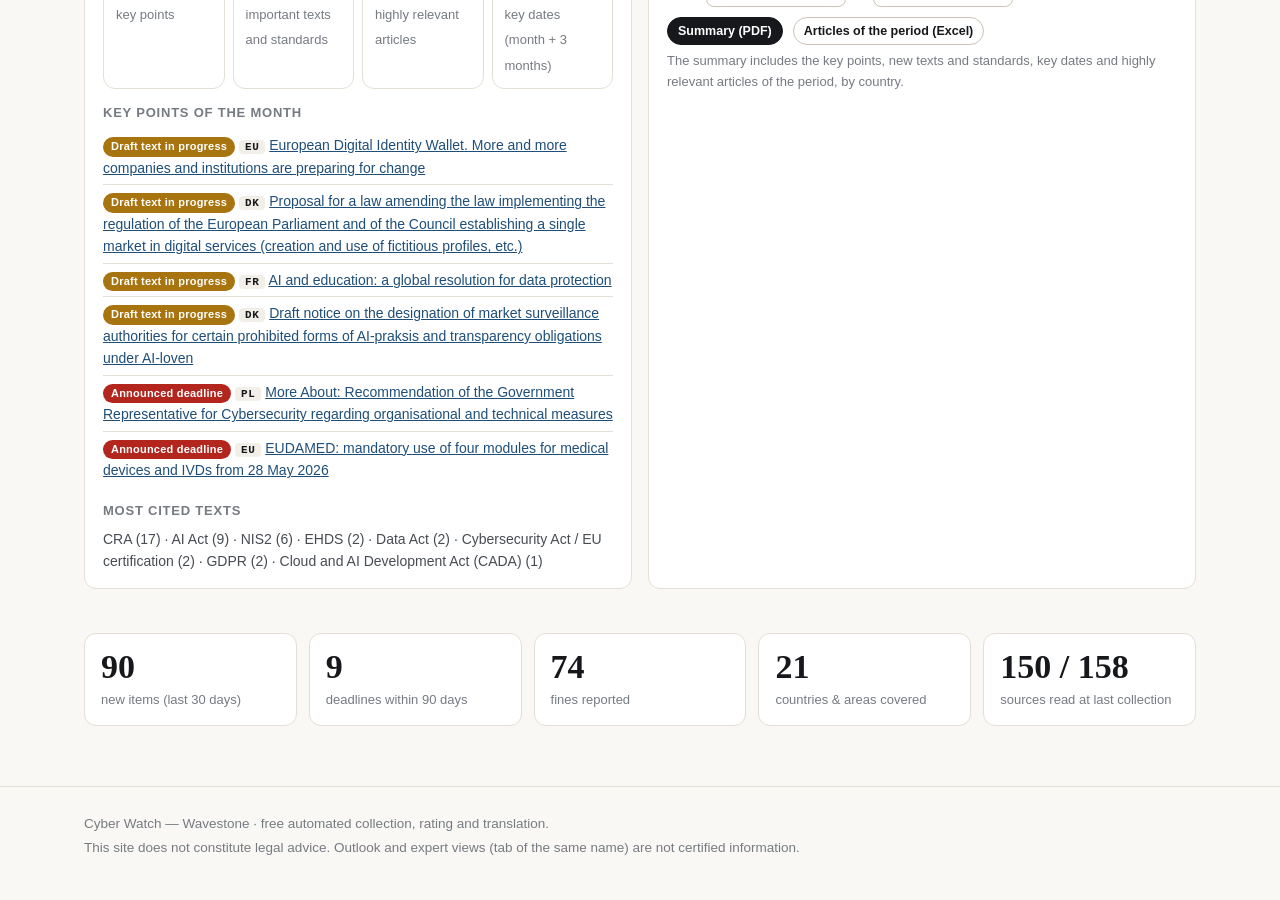
==== commit 15f769a0: "Add files via upload" ====
--- a/index.html
+++ b/index.html
@@ -203,6 +203,8 @@
           <p class="block-meta" id="per-archives" hidden></p>
         </fieldset>
         <fieldset class="facet"><legend data-i18n="f_pert">Pertinence</legend><div class="chips" id="fc-pert"></div></fieldset>
+        <fieldset class="facet"><legend data-i18n="f_region">Région</legend><p class="facet-aide" data-i18n="f_geo_aide"></p><div class="chips" id="fc-region"></div></fieldset>
+        <fieldset class="facet"><legend data-i18n="f_sr">Sous-région</legend><div class="chips" id="fc-sr"></div></fieldset>
         <fieldset class="facet"><legend data-i18n="f_zone">Pays / zone</legend><div class="chips" id="fc-zone"></div></fieldset>
         <fieldset class="facet facet-wide"><legend data-i18n="f_theme">Textes et normes</legend><div class="chips" id="fc-theme"></div>
           <button type="button" class="linkbtn" id="more-themes" hidden></button></fieldset>
@@ -237,8 +239,12 @@
     </header>
     <div class="map-tools">
       <div class="seg" role="group" id="map-vue">
-        <button type="button" data-v="europe" aria-pressed="true" data-i18n="map_europe">Europe</button>
-        <button type="button" data-v="monde" data-i18n="map_world">Monde</button>
+        <button type="button" data-v="monde" aria-pressed="true" data-i18n="map_world">Monde</button>
+        <button type="button" data-v="europe" data-i18n="map_europe">Europe</button>
+        <button type="button" data-v="mea" data-i18n="map_mea">Moyen-Orient et Afrique</button>
+        <button type="button" data-v="na" data-i18n="map_na">Amérique du Nord</button>
+        <button type="button" data-v="latam" data-i18n="map_latam">Amérique latine</button>
+        <button type="button" data-v="aspac" data-i18n="map_aspac">Asie-Pacifique</button>
       </div>
       <div class="seg" role="group" id="map-periode">
         <button type="button" data-p="30" data-i18n="p30">30 jours</button>
--- a/style.css
+++ b/style.css
@@ -554,3 +554,11 @@
 .sl-pays-item input { width: auto; margin: 0; }
 .sl-compte { margin: 10px 0 0; font-weight: 600; color: var(--ink); }
 .modal { max-height: 92vh; overflow: auto; }
+
+/* étape 2 (monde, 25/11/2026) : points clés par région, aide des filtres géographiques */
+.pc-regions { display: flex; flex-direction: column; gap: 22px; }
+.pc-region-titre { display: flex; align-items: baseline; gap: 10px; margin: 0 0 8px; font-size: 1.05rem; }
+.pc-region-n { font-size: .8rem; font-weight: 600; padding: 1px 8px; border-radius: 10px; background: var(--chip-bg, #eef1f5); color: var(--muted, #5b6470); }
+.pc-region-vide { margin: 0; }
+.facet-aide { font-size: .78rem; color: var(--muted, #5b6470); margin: 2px 0 8px; line-height: 1.35; }
+#map-vue { flex-wrap: wrap; }
